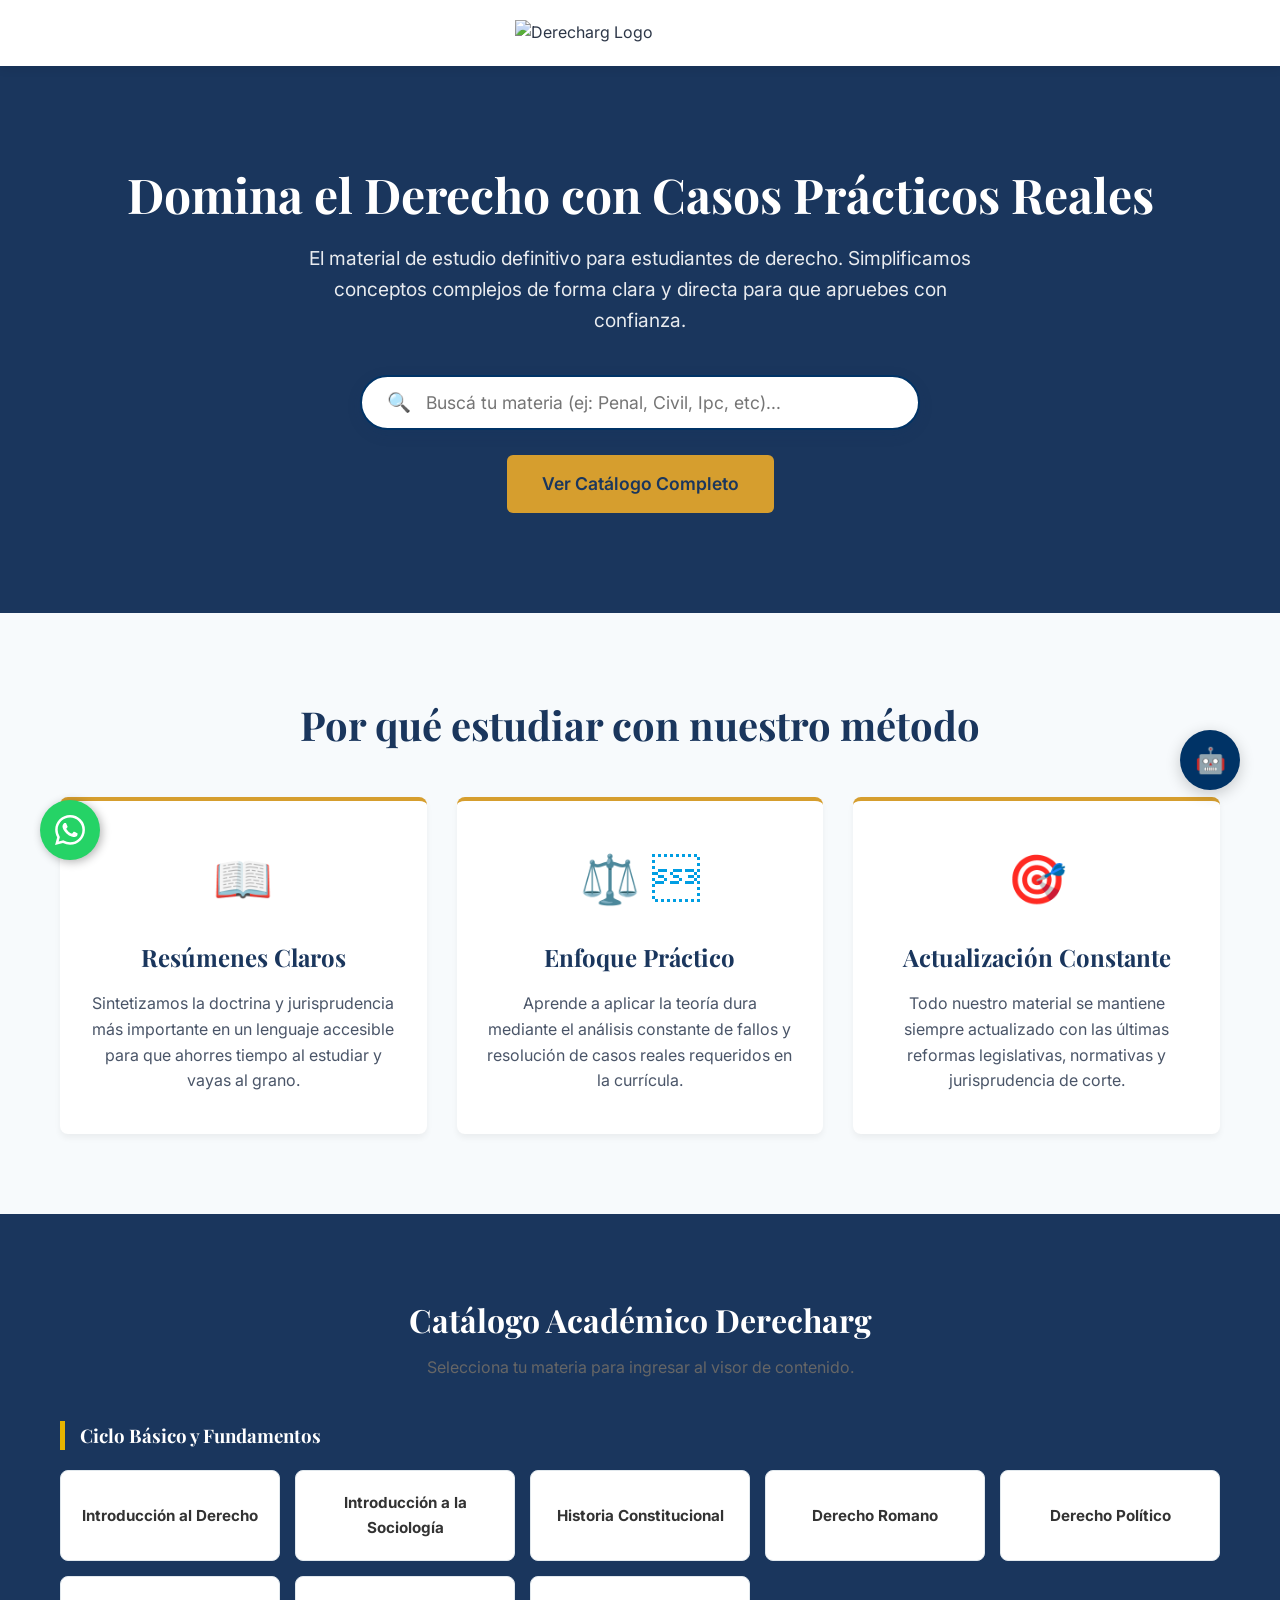
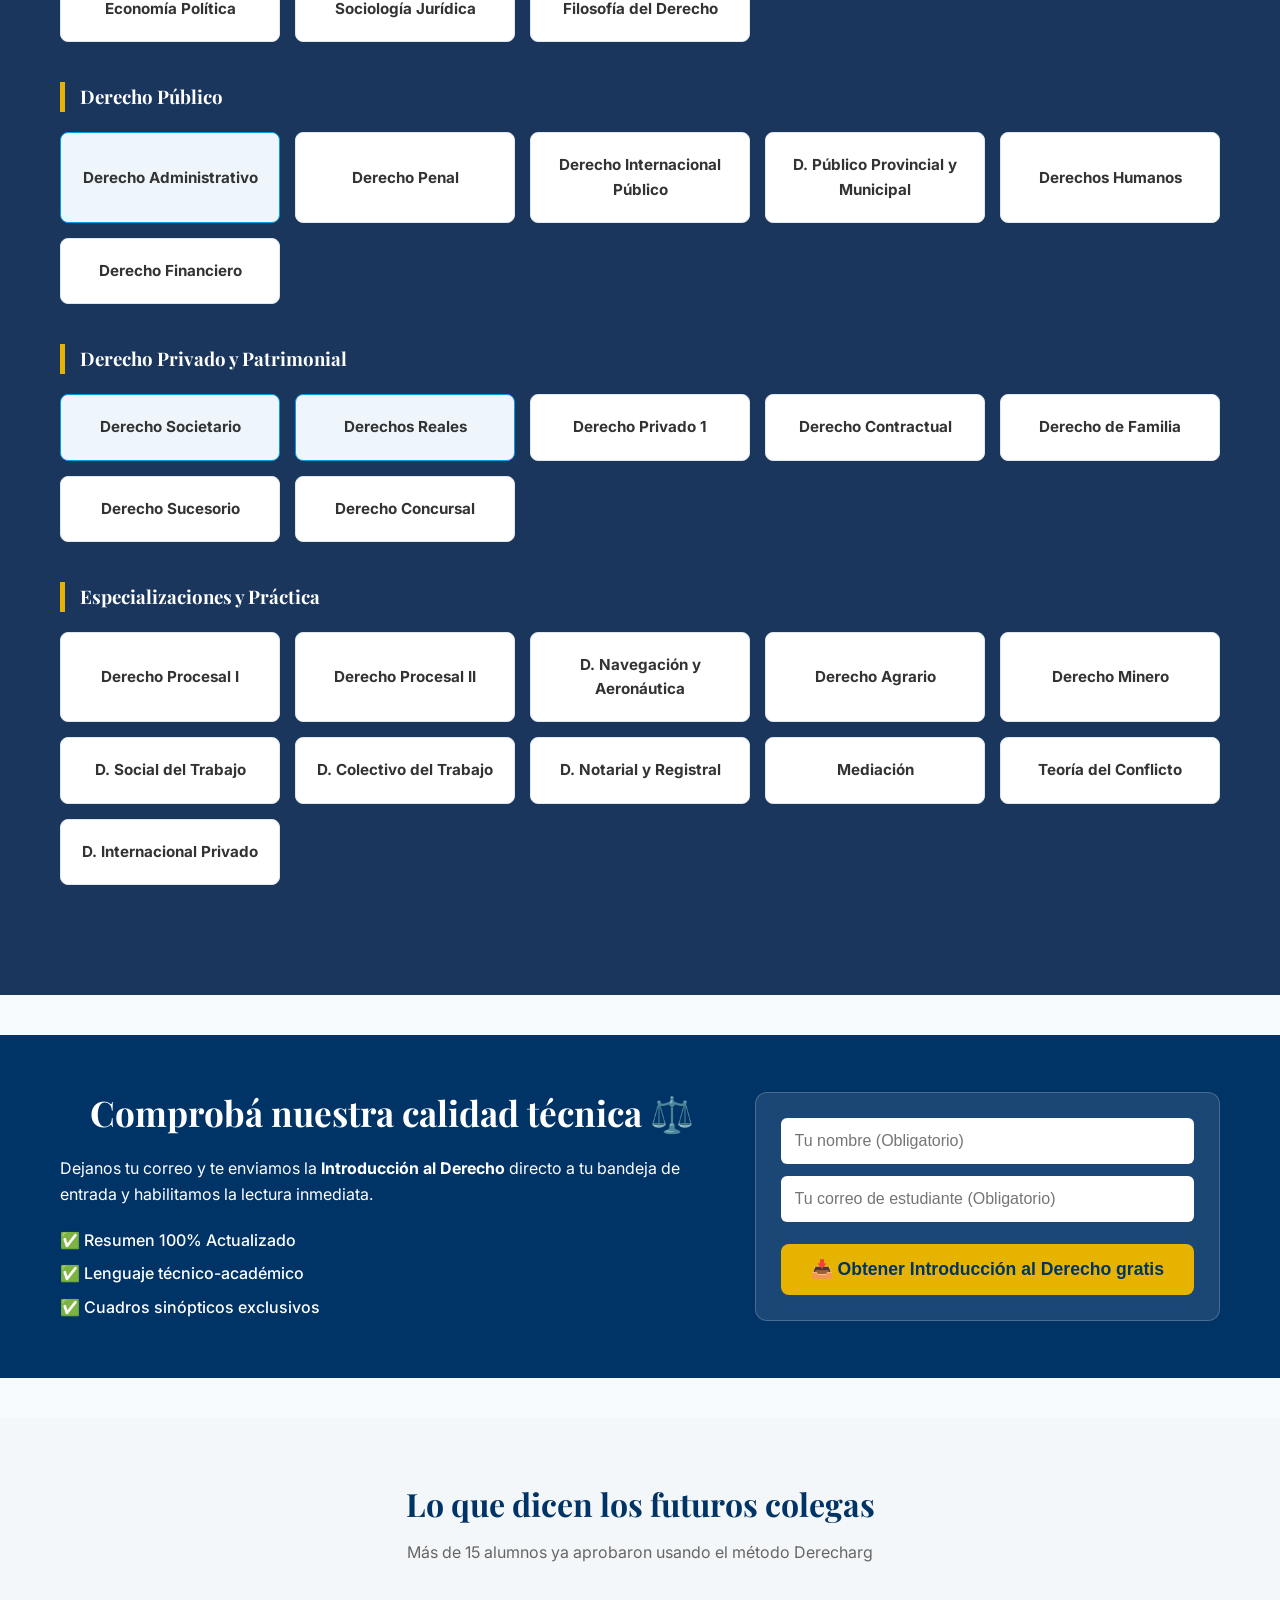
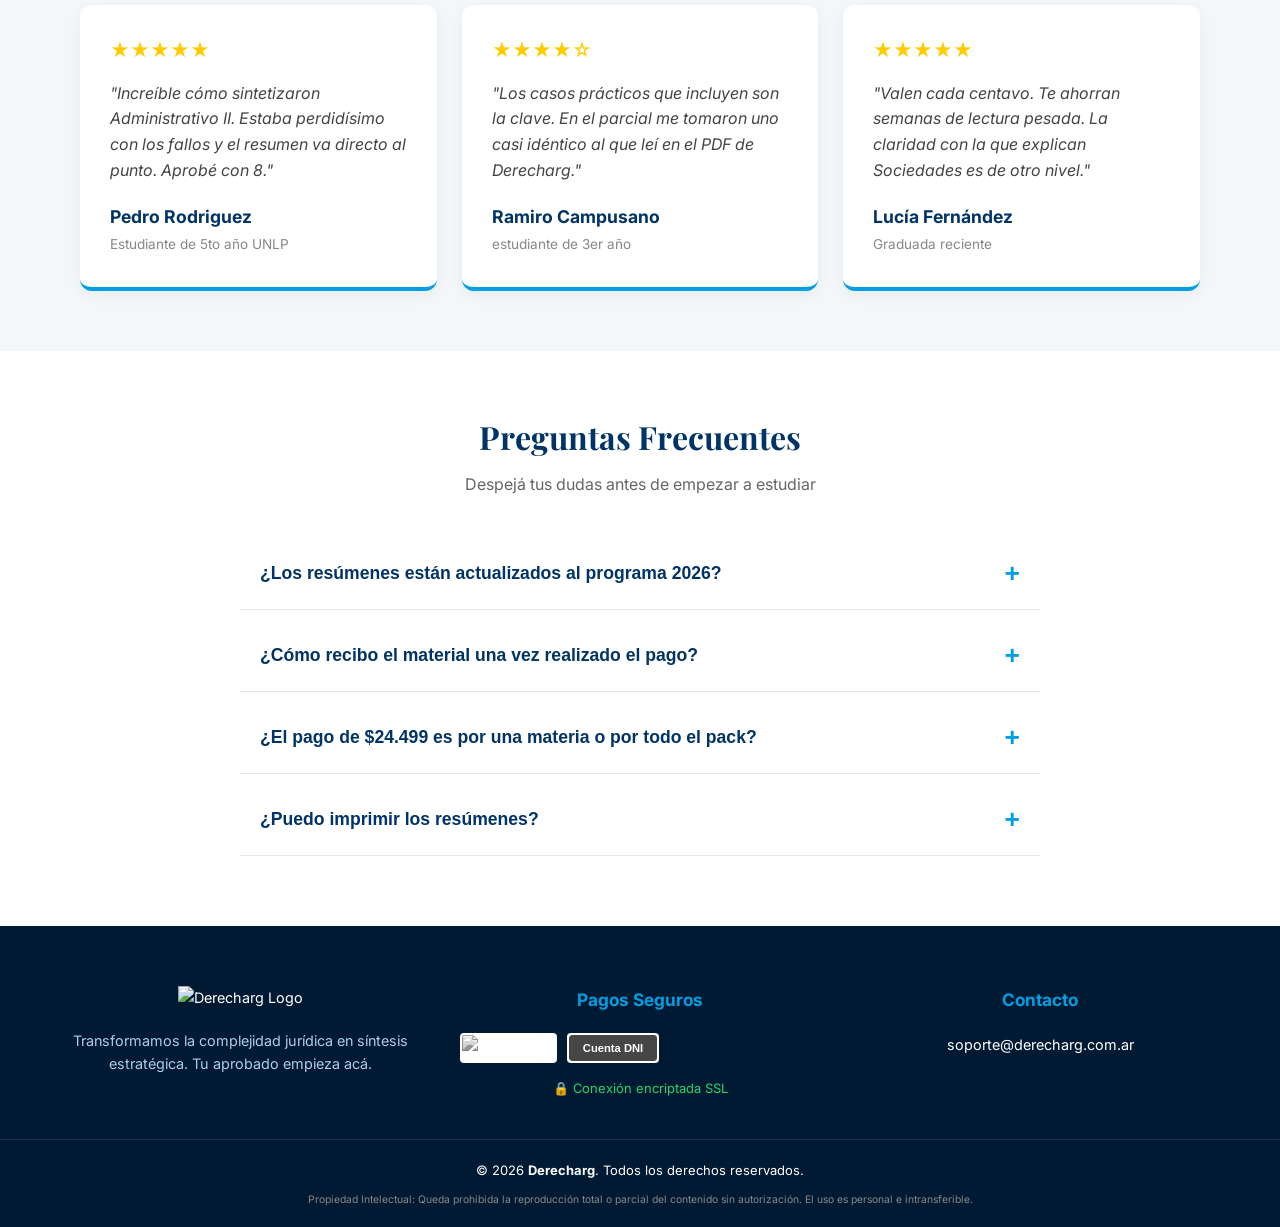
==== index.html @ 092aa550 "style: apply new CSS classes to the hero search bar" ====
﻿<!DOCTYPE html>
<html lang="es">

<head>
    <meta charset="UTF-8">
    <meta name="viewport" content="width=device-width, initial-scale=1.0">
    <title>Derecharg - Academia de Derecho Estratégica</title>
    <meta name="description"
        content="Recursos y contenido para estudiantes de derecho. Domina el Derecho Administrativo, Societario y Reales con Derecharg.">
    <link rel="stylesheet" href="style.css">
    <link
        href="https://fonts.googleapis.com/css2?family=Playfair+Display:wght@600&family=Inter:wght@400;500;600&display=swap"
        rel="stylesheet">
    <style>
        /* Estilos adicionales para el sistema de puntos y login */
        .auth-nav {
            position: absolute;
            top: 20px;
            right: 20px;
            z-index: 100;
        }

        .user-badge {
            background: #003366;
            color: white;
            padding: 10px 20px;
            border-radius: 50px;
            cursor: pointer;
            display: flex;
            align-items: center;
            gap: 10px;
            font-size: 0.9em;
            border: 1px solid rgba(255, 255, 255, 0.2);
        }

        .points-pill {
            background: #e6b400;
            color: #333;
            padding: 2px 10px;
            border-radius: 20px;
            font-weight: bold;
        }

        .auth-box form {
            display: flex;
            flex-direction: column;
            gap: 15px;
            margin-top: 20px;
        }

        .auth-box input {
            padding: 12px;
            border: 1px solid #ddd;
            border-radius: 5px;
            font-family: 'Inter', sans-serif;
        }
    </style>
    <!-- Google tag (gtag.js) -->
    <script async src="https://www.googletagmanager.com/gtag/js?id=G-XXXXXXXXXX"></script>
    <script>
        window.dataLayer = window.dataLayer || [];
        function gtag() { dataLayer.push(arguments); }
        gtag('js', new Date());

        gtag('config', 'G-XXXXXXXXXX');
    </script>

    <!-- Custom Tracking Events -->
    <script>
        function trackSubjectView(subjectName) {
            gtag('event', 'view_subject_detail', {
                'event_category': 'Engagement',
                'event_label': subjectName,
                'value': 1
            });
            console.log("Analytics: Viendo materia " + subjectName);
        }

        function trackPurchaseAttempt(method, subject) {
            gtag('event', 'begin_checkout', {
                'event_category': 'Sales',
                'event_label': subject,
                'payment_type': method
            });
        }
    </script>
</head>

<body>
    <div class="auth-nav">
        <div id="logged-out-nav"><button onclick="abrirModalAuth()" class="user-badge"
                style="background: rgba(255,255,255,0.1);">Ingresar / Registro</button></div>
        <div id="logged-in-nav" style="display: none;">
            <div class="user-badge" onclick="abrirModalAuth()"><span
                    id="user-email-display">usuario@estudiante.com</span><span class="points-pill"><span
                        id="user-points-display">50</span>⚖️ </span></div>
        </div>
    </div>
    <nav class="navbar-derecharg"><img src="logo_derecharg.png" alt="Derecharg Logo" class="logo-nav"></nav>
    <header class="hero">
        <div class="container">
            <h1>Domina el Derecho con Casos Prácticos Reales</h1>
            <p>El material de estudio definitivo para estudiantes de derecho. Simplificamos conceptos complejos de forma
                clara y directa para que apruebes con confianza.</p>

            <!-- Buscador de Materias en el Hero -->
            <div class="search-container" style="margin-top: 25px; margin-bottom: 25px; position: relative;">
                <div class="search-box" style="position: relative;">
                    <span class="search-icon">🔍</span>
                    <input type="text" id="materiaSearch" onkeyup="filtrarMaterias()"
                        placeholder="Buscá tu materia (ej: Penal, Civil, Ipc, etc)..." autocomplete="off">
                    <ul id="search-results" class="search-results-dropdown"></ul>
                </div>
                <p id="no-results" style="display:none; text-align:center; color:#888; margin-top:20px;">No encontramos
                    esa materia, pero escribinos por WhatsApp y la conseguimos. ⚖️</p>
            </div>

            <a href="#" onclick="event.preventDefault(); document.getElementById('materiaSearch').focus();"
                class="cta-button">Ver Catálogo Completo</a>
        </div>
    </header>
    <section class="benefits">
        <div class="container">
            <h2>Por qué estudiar con nuestro método</h2>
            <div class="grid-3">
                <div class="card">
                    <div class="icon">📖</div>
                    <h3>Resúmenes Claros</h3>
                    <p>Sintetizamos la doctrina y jurisprudencia más importante en un lenguaje accesible para que
                        ahorres tiempo al estudiar y vayas al grano.</p>
                </div>
                <div class="card">
                    <div class="icon">⚖️ </div>
                    <h3>Enfoque Práctico</h3>
                    <p>Aprende a aplicar la teoría dura mediante el análisis constante de fallos y resolución de
                        casos
                        reales requeridos en la currícula.</p>
                </div>
                <div class="card">
                    <div class="icon">🎯</div>
                    <h3>Actualización Constante</h3>
                    <p>Todo nuestro material se mantiene siempre actualizado con las últimas reformas legislativas,
                        normativas y jurisprudencia de corte.</p>
                </div>
            </div>
        </div>
    </section>
    <section id="materias" class="subjects">
        <div class="container">
            <h2 class="titulo-seccion">Catálogo Académico Derecharg</h2>
            <p class="subtitulo-seccion">Selecciona tu materia para ingresar al visor de contenido.</p>

            <h3 class="categoria-titulo">Ciclo Básico y Fundamentos</h3>
            <div class="grid-materias">
                <div class="card-materia"
                    onclick="abrirVisorEstudio('Introducción al Derecho', '1BrXUDjKw05-pWLOIGJdmb3eGBgxX8hy4', '')">
                    <h3>Introducción al Derecho</h3>
                </div>
                <div class="card-materia" onclick="abrirVisorEstudio('Introducción a la Sociología', '', '')">
                    <h3>Introducción a la Sociología</h3>
                </div>
                <div class="card-materia"
                    onclick="abrirVisorEstudio('Historia Constitucional', '1Xd0J_ELdzzdv5sJmJjy4i8Ia996eKhmh', '')">
                    <h3>Historia Constitucional</h3>
                </div>
                <div class="card-materia"
                    onclick="abrirVisorEstudio('Derecho Romano', '1VFPOCS_ckmhvN45GgQ-w29OAlgzxUJCh', '')">
                    <h3>Derecho Romano</h3>
                </div>
                <div class="card-materia"
                    onclick="abrirVisorEstudio('Derecho Político', '1EkrJSLA3ZOJo4ayo0KzVqX0J-a1rMFSm', '')">
                    <h3>Derecho Político</h3>
                </div>
                <div class="card-materia" onclick="abrirVisorEstudio('Economía Política', '', '')">
                    <h3>Economía Política</h3>
                </div>
                <div class="card-materia" onclick="abrirVisorEstudio('Sociología Jurídica', '', '')">
                    <h3>Sociología Jurídica</h3>
                </div>
                <div class="card-materia" onclick="abrirVisorEstudio('Filosofía del Derecho', '', '')">
                    <h3>Filosofía del Derecho</h3>
                </div>
            </div>
            <h3 class="categoria-titulo">Derecho Público</h3>
            <div class="grid-materias">
                <div class="card-materia destacado"
                    onclick="abrirVisorEstudio('Derecho Administrativo', '1evcLJVfJ64vVYdd4tpNJ2R_bb6cwR2-B', ''); trackSubjectView('Derecho Administrativo')">
                    <h3>Derecho Administrativo</h3>
                </div>
                <div class="card-materia" onclick="window.open('https://mpago.la/2dik636', '_blank')">
                    <h3>Derecho Penal</h3>
                </div>
                <div class="card-materia" onclick="abrirVisorEstudio('Derecho Internacional Público', '', '')">
                    <h3>Derecho Internacional Público</h3>
                </div>
                <div class="card-materia" onclick="abrirVisorEstudio('Derecho Público Provincial y Municipal', '', '')">
                    <h3>D. Público Provincial y Municipal</h3>
                </div>
                <div class="card-materia" onclick="abrirVisorEstudio('Derechos Humanos', '', '')">
                    <h3>Derechos Humanos</h3>
                </div>
                <div class="card-materia" onclick="abrirVisorEstudio('Derecho Financiero', '', '')">
                    <h3>Derecho Financiero</h3>
                </div>
            </div>
            <h3 class="categoria-titulo">Derecho Privado y Patrimonial</h3>
            <div class="grid-materias">
                <div class="card-materia destacado" onclick="abrirModalInfoSocietario()">
                    <h3>Derecho Societario</h3>
                </div>
                <div class="card-materia destacado" onclick="abrirModalInfoReales()">
                    <h3>Derechos Reales</h3>
                </div>
                <div class="card-materia" onclick="abrirVisorEstudio('Derecho Privado 1', '', '')">
                    <h3>Derecho Privado 1</h3>
                </div>
                <div class="card-materia" onclick="abrirVisorEstudio('Derecho Contractual', '', '')">
                    <h3>Derecho Contractual</h3>
                </div>
                <div class="card-materia" onclick="abrirVisorEstudio('Derecho de Familia', '', '')">
                    <h3>Derecho de Familia</h3>
                </div>
                <div class="card-materia" onclick="abrirVisorEstudio('Derecho Sucesorio', '', '')">
                    <h3>Derecho Sucesorio</h3>
                </div>
                <div class="card-materia" onclick="abrirVisorEstudio('Derecho Concursal', '', '')">
                    <h3>Derecho Concursal</h3>
                </div>
            </div>
            <h3 class="categoria-titulo">Especializaciones y Práctica</h3>
            <div class="grid-materias">
                <div class="card-materia" onclick="abrirVisorEstudio('Derecho Procesal 1', '', '')">
                    <h3>Derecho Procesal I</h3>
                </div>
                <div class="card-materia" onclick="abrirVisorEstudio('Derecho Procesal 2', '', '')">
                    <h3>Derecho Procesal II</h3>
                </div>
                <div class="card-materia" onclick="abrirVisorEstudio('Derecho de la Navegación y Aeronáutica', '', '')">
                    <h3>D. Navegación y Aeronáutica</h3>
                </div>
                <div class="card-materia" onclick="abrirVisorEstudio('Derecho Agrario', '', '')">
                    <h3>Derecho Agrario</h3>
                </div>
                <div class="card-materia" onclick="abrirVisorEstudio('Derecho Minero', '', '')">
                    <h3>Derecho Minero</h3>
                </div>
                <div class="card-materia" onclick="abrirVisorEstudio('Derecho Social del Trabajo', '', '')">
                    <h3>D. Social del Trabajo</h3>
                </div>
                <div class="card-materia" onclick="abrirVisorEstudio('Derecho Colectivo del Trabajo', '', '')">
                    <h3>D. Colectivo del Trabajo</h3>
                </div>
                <div class="card-materia" onclick="abrirVisorEstudio('Derecho Notarial y Registral', '', '')">
                    <h3>D. Notarial y Registral</h3>
                </div>
                <div class="card-materia" onclick="abrirVisorEstudio('Mediación', '', '')">
                    <h3>Mediación</h3>
                </div>
                <div class="card-materia" onclick="abrirVisorEstudio('Teoría del Conflicto', '', '')">
                    <h3>Teoría del Conflicto</h3>
                </div>
                <div class="card-materia" onclick="abrirVisorEstudio('Derecho Internacional Privado', '', '')">
                    <h3>D. Internacional Privado</h3>
                </div>
            </div>
        </div>
    </section>
    <section class="lead-magnet" id="descarga-gratis">
        <div class="container magnet-container">
            <div class="magnet-text">
                <h2 style="color: white !important;">Comprobá nuestra calidad técnica ⚖️ </h2>
                <p>Dejanos tu correo y te enviamos la <strong>Introducción al Derecho</strong> directo a tu bandeja de
                    entrada y habilitamos la lectura inmediata.</p>

                <ul class="magnet-features">
                    <li>✅ Resumen 100% Actualizado</li>
                    <li>✅ Lenguaje técnico-académico</li>
                    <li>✅ Cuadros sinópticos exclusivos</li>
                </ul>
            </div>

            <div class="magnet-action">
                <form id="lead-form" class="pro-form" novalidate>
                    <input type="text" id="lead-name" placeholder="Tu nombre (Obligatorio)" required>
                    <span id="name-error" class="error-message" style="display:none;">Por favor, ingresá tu
                        nombre</span>

                    <input type="email" id="lead-email" placeholder="Tu correo de estudiante (Obligatorio)" required>
                    <span id="email-error" class="error-message" style="display:none;">Ingresá un correo válido (ej:
                        nombre@mail.com)</span>

                    <button type="submit" class="btn-magnet" id="btn-submit-lead">
                        <span class="btn-text">📥 Obtener Introducción al Derecho gratis</span>
                        <div class="spinner" id="loader-spinner" style="display:none;"></div>
                    </button>
                </form>
            </div>
        </div>
    </section>
    <section class="testimonios">
        <div class="container">
            <h2 class="titulo-seccion">Lo que dicen los futuros colegas</h2>
            <p class="subtitulo-seccion">Más de 15 alumnos ya aprobaron usando el método Derecharg</p>
            <div class="testimonios-grid">
                <div class="testimonio-card">
                    <div class="stars">★★★★★</div>
                    <p class="comentario">"Increíble cómo sintetizaron Administrativo II. Estaba perdidísimo con los
                        fallos y el resumen va directo al punto. Aprobé con 8."</p>
                    <div class="usuario">
                        <div class="user-info"><strong>Pedro Rodriguez</strong><span>Estudiante de 5to año UNLP</span>
                        </div>
                    </div>
                </div>
                <div class="testimonio-card">
                    <div class="stars">★★★★☆</div>
                    <p class="comentario">"Los casos prácticos que incluyen son la clave. En el parcial me tomaron uno
                        casi idéntico al que leí en el PDF de Derecharg."</p>
                    <div class="usuario">
                        <div class="user-info"><strong>Ramiro Campusano</strong><span>estudiante de 3er año</span>
                        </div>
                    </div>
                </div>
                <div class="testimonio-card">
                    <div class="stars">★★★★★</div>
                    <p class="comentario">"Valen cada centavo. Te ahorran semanas de lectura pesada. La claridad con la
                        que explican Sociedades es de otro nivel."</p>
                    <div class="usuario">
                        <div class="user-info"><strong>Lucía Fernández</strong><span>Graduada reciente</span></div>
                    </div>
                </div>
            </div>
        </div>
    </section>
    <section class="faq-section">
        <div class="container">
            <h2 class="titulo-seccion">Preguntas Frecuentes</h2>
            <p class="subtitulo-seccion">Despejá tus dudas antes de empezar a estudiar</p>
            <div class="accordion">
                <div class="accordion-item"><button class="accordion-header" onclick="toggleAccordion(this)">¿Los
                        resúmenes están actualizados al programa 2026? <span class="icon">+</span></button>
                    <div class="accordion-content">
                        <p>Sí, todos nuestros materiales se revisan y actualizan cuatrimestralmente incluyendo los
                            últimos fallos relevantes.</p>
                    </div>
                </div>
                <div class="accordion-item"><button class="accordion-header" onclick="toggleAccordion(this)">¿Cómo
                        recibo el material una vez realizado el pago? <span class="icon">+</span></button>
                    <div class="accordion-content">
                        <p>El acceso es inmediato. Si pagas con Mercado Pago, el sistema te redirige a la carpeta de
                            Google Drive. Si transfieres, una vez que nos envías el comprobante por WhatsApp, te
                            habilitamos el acceso en menos de 10 minutos.</p>
                    </div>
                </div>
                <div class="accordion-item"><button class="accordion-header" onclick="toggleAccordion(this)">¿El pago
                        de
                        $24.499 es por una materia o por todo el pack? <span class="icon">+</span></button>
                    <div class="accordion-content">
                        <p>El precio promocional actual cubre el **Pack Completo** de materias del año seleccionado,
                            incluyendo resúmenes, guías de casos prácticos y modelos de exámenes.</p>
                    </div>
                </div>
                <div class="accordion-item"><button class="accordion-header" onclick="toggleAccordion(this)">¿Puedo
                        imprimir los resúmenes? <span class="icon">+</span></button>
                    <div class="accordion-content">
                        <p>Â¡Claro ! Los archivos están en formato PDF de alta calidad, optimizados tanto para lectura
                            digital como para impresión, con márgenes adecuados para encuadernar.</p>
                    </div>
                </div>
            </div>
        </div>
    </section>
    <footer class="footer-derecharg">
        <div class="container footer-grid">
            <div class="footer-column"><img src="logo_derecharg.png" alt="Derecharg Logo" class="logo-footer">
                <p class="footer-desc">Transformamos la complejidad jurídica en síntesis estratégica. Tu aprobado
                    empieza acá.</p>
            </div>
            <div class="footer-column">
                <h4>Pagos Seguros</h4>
                <div class="payment-methods"><img
                        src="https://upload.wikimedia.org/wikipedia/commons/thumb/2/2a/Mastercard-logo.svg/320px-Mastercard-logo.svg.png"
                        alt="Mastercard"><img
                        src="[data-uri]"
                        alt="Cuenta DNI"></div>
                <p class="secure-text">🔒 Conexión encriptada SSL</p>
            </div>
            <div class="footer-column">
                <h4>Contacto</h4><a href="mailto:soporte@derecharg.com.ar"
                    class="footer-link">soporte@derecharg.com.ar</a>
            </div>
        </div>
        <div class="footer-bottom">
            <div class="container">
                <p>&copy; 2026 <strong>Derecharg</strong>. Todos los derechos reservados.</p>
                <p class="disclaimer">Propiedad Intelectual: Queda prohibida la reproducción total o parcial del
                    contenido sin autorización. El uso es personal e intransferible.</p>
            </div>
        </div>
    </footer><a
        href="https://wa.me/54911XXXXXXXX?text=%C2%A1Hola%20Lautaro!%20Tengo%20una%20duda%20sobre%20los%20res%C3%BAmenes%20de%20Derecharg."
        class="whatsapp-float" target="_blank"><svg viewBox="0 0 24 24" width="30" height="30">
            <path fill="currentColor"
                d="M17.472 14.382c-.297-.149-1.758-.867-2.03-.967-.273-.099-.471-.148-.67.15-.197.297-.767.966-.94 1.164-.173.199-.347.223-.644.075-.297-.15-1.255-.463-2.39-1.475-.883-.788-1.48-1.761-1.653-2.059-.173-.297-.018-.458.13-.606.134-.133.298-.347.446-.52.149-.174.198-.298.298-.497.099-.198.05-.371-.025-.52-.075-.149-.669-1.612-.916-2.207-.242-.579-.487-.5-.669-.51a12.8 12.8 0 0 0-.57-.01c-.198 0-.52.074-.792.372-.272.297-1.04 1.016-1.04 2.479 0 1.462 1.065 2.875 1.213 3.074.149.198 2.096 3.2 5.077 4.487.709.306 1.262.489 1.694.625.712.227 1.36.195 1.871.118.571-.085 1.758-.719 2.006-1.413.248-.694.248-1.289.173-1.413-.074-.124-.272-.198-.57-.347m-5.421 7.403h-.004a9.87 9.87 0 0 1-5.031-1.378l-.361-.214-3.741.982.998-3.648-.235-.374a9.86 9.86 0 0 1-1.51-5.26c.001-5.45 4.436-9.884 9.888-9.884 2.64 0 5.122 1.03 6.988 2.898a9.82 9.82 0 0 1 2.893 6.994c-.003 5.45-4.437 9.884-9.885 9.884m8.413-18.297A11.81 11.81 0 0 0 12.05 0C5.495 0 .16 5.335.157 11.892c0 2.096.547 4.142 1.588 5.945L.057 24l6.305-1.654a11.88 11.88 0 0 0 5.683 1.448h.005c6.554 0 11.89-5.335 11.893-11.893a11.82 11.82 0 0 0-3.48-8.413Z" />
        </svg></a>

    <!-- Modal para Google Drive -->
    <div id="modal-drive" class="modal-overlay">
        <div class="modal-contenedor"><span class="cerrar-modal" onclick="cerrarModalDrive()">&times;
            </span><iframe id="iframe-drive" src="" width="100%" height="500" frameborder="0" allowfullscreen></iframe>
        </div>
    </div>
    <!-- Modal Info de Materia -->
    <div id="modal-info" class="modal-overlay">
        <div class="modal-contenedor modal-info-content"><span class="cerrar-modal" onclick="cerrarModalInfo()">&times;
            </span>
            <div class="card-derecho">
                <h3 style="color: white;">⚖️  Guía de Cursada: Derecho Administrativo | Derecharg</h3>
                <div class="content-derecharg scrollable-content">
                    <p class="intro-derecharg">Â¡Bienvenido a Derecharg ! Has dado el paso más eficiente para
                        dominar una de las materias más complejas de la carrera. El Derecho Administrativo
                        no es solo teoría;
                        es entender cómo funciona el Estado y cómo defender al administrado. Aquí no
                        estudiamos para "zafar",
                        estudiamos para entender la técnica jurídica.</p>
                    <div class="section-derecharg">
                        <h4>1. ¿Por qué elegir este curso?</h4>
                        <p>El programa de Derecho Administrativo suele ser inabarcable y la bibliografía
                            clásica (Cassagne, Balbín, Diez) es extremadamente extensa. Derecharg nace de la
                            necesidad de síntesis estratégica.</p>
                        <ul>
                            <li><strong>Enfoque en el CCCN y Ley 19.549:</strong>Olvidate de apuntes
                                desactualizados. Nuestros materiales integran las últimas reformas y la
                                jurisprudencia reciente de la CSJN.</li>
                            <li><strong>Optimización del Tiempo:</strong>Reducimos las 800 páginas de manual
                                en resúmenes técnicos de alta densidad informativa. Lo que tardarías un mes
                                en leer,
                                lo procesás en una semana.</li>
                            <li><strong>Lenguaje de Examen:</strong>El contenido está redactado con la
                                terminología técnica que los titulares de cátedra exigen en los finales.
                            </li>
                        </ul>
                    </div>
                    <div class="section-derecharg">
                        <h4>2. ¿Qué es lo que vas a aprender?</h4>
                        <p>El curso está estructurado para que domines los ejes troncales de la materia:</p>
                        <ul>
                            <li><strong>Teoría del Acto Administrativo:</strong>Elementos,
                                vicios y nulidades (la base de todo examen).</li>
                            <li><strong>Procedimiento y Proceso:</strong>Agotar la vía administrativa,
                                plazos de caducidad y recursos.</li>
                            <li><strong>Responsabilidad del Estado:</strong>Análisis profundo de la Ley
                                26.944 y la falta de servicio.</li>
                            <li><strong>Contratos Administrativos:</strong>Licitación pública,
                                ejecución y prerrogativas de poder público (Ius Variandi).</li>
                            <li><strong>Servicios Públicos y Dominio Público:</strong>Régimen jurídico y
                                protección de bienes del Estado.</li>
                        </ul>
                    </div>
                    <div class="section-derecharg">
                        <h4>3. ¿Qué incluye y Formas de Pago?</h4>
                        <p>El pack completo de la materia incluye:</p>
                        <ul>
                            <li><strong>Resúmenes Técnicos:</strong>Documentos PDF por unidad temática,
                                optimizados para lectura rápida.</li>
                            <li><strong>Cuadros de Plazos Procesales:</strong>Una guía visual para no fallar
                                en los tiempos del procedimiento administrativo.</li>
                            <li><strong>Actualizaciones Mensuales:</strong>Como el derecho nunca termina,
                                si sale un fallo relevante (ej. en materia de empleo público o contratos),
                                lo subimos a la carpeta sin costo adicional.</li>
                        </ul>
                    </div>
                    <div class="payment-container">
                        <div class="price-tag"><span class="label">Inversión Total:</span><span
                                class="amount">$24.499</span></div>
                        <div class="payment-options"><a href="https://mpago.la/1CubSAX" target="_blank"
                                class="btn-checkout mp-brand"
                                onclick="registrarIntentoPago('Mercado Pago'); trackPurchaseAttempt('Mercado Pago', 'Administrativo'); setTimeout(() => window.location.href='gracias.html', 3000);">Comprar
                                Apuntes </a>
                            <p class="divider">o también</p><button class="btn-checkout transfer-brand"
                                onclick="mostrarDatosTransferencia()">Transferencia Bancaria </button>
                        </div>
                        <p class="secure-notice">🔒 Pago procesado de forma segura por Mercado Pago</p>
                    </div>
                </div>
                <div class="action-footer"><a href="#"
                        onclick="abrirModalDrive('1tk7AZsQe4WxcV4TOkT8seAKawHTsw9qt'); return false;"
                        class="btn-derecharg">Ver Previsualización del Contenido</a></div>
            </div>
        </div>
    </div>
    <!-- Modal Info de Materia: Societario -->
    <div id="modal-info-societario" class="modal-overlay">
        <div class="modal-contenedor modal-info-content"><span class="cerrar-modal"
                onclick="cerrarModalInfoSocietario()">&times;
            </span>
            <div class="card-derecho">
                <h3 style="color: white;">🏢 Guía de Cursada: Derecho Societario | Derecharg</h3>
                <div class="content-derecharg scrollable-content">
                    <p class="intro-derecharg">¡Bienvenido a Derecharg ! Has ingresado al núcleo del
                        derecho patrimonial. Derecho Societario no es solo estudiar tipos de empresas;
                        es entender la estructura jurídica que mueve la economía. En esta materia,
                        la precisión técnica es la diferencia entre una inscripción exitosa y un rechazo
                        registral.</p>
                    <div class="section-derecharg">
                        <h4>1. ¿Por qué elegir este curso?</h4>
                        <p>Derecho Societario suele ser una materia "filtro" debido a la densidad de la
                            Ley 19.550 y las resoluciones de organismos como la IGJ o la DPPJ. En
                            Derecharg eliminamos el ruido:</p>
                        <ul>
                            <li><strong>Enfoque en la Ley 19.550 y Reformas:</strong>Analizamos desde la
                                clásica SA hasta la dinámica de las SAS,
                                incluyendo las últimas posturas doctrinarias sobre la personalidad
                                jurídica.</li>
                            <li><strong>Síntesis Registral:</strong>No solo te damos la teoría;
                                te explicamos qué es lo que realmente importa para aprobar el examen y
                                para la práctica profesional (inscripciones, edictos y asambleas).</li>
                            <li><strong>Terminología de Alta Gama:</strong>Preparamos tu léxico para que
                                hables con propiedad sobre affectio societatis,
                                tipicidad,
                                inoponibilidad de la personalidad y responsabilidad de los
                                administradores.</li>
                        </ul>
                    </div>
                    <div class="section-derecharg">
                        <h4>2. ¿Qué es lo que vas a aprender?</h4>
                        <p>El curso está diseñado para que domines los pilares que todo abogado
                            comercial debe conocer: </p>
                        <ul>
                            <li><strong>Teoría General de las Sociedades:</strong>Elementos del contrato
                                social,
                                nulidades y la sociedad unipersonal.</li>
                            <li><strong>Tipicidad Societaria:</strong>Diferencias críticas entre SRL y
                                SA (órganos de gobierno, administración y fiscalización).</li>
                            <li><strong>Dinámica Societaria:</strong>Aumentos de capital,
                                transferencia de cuotas y el régimen de asambleas.</li>
                            <li><strong>Crisis y Reorganización:</strong>Transformación,
                                fusión,
                                escisión y el proceso de disolución y liquidación.</li>
                            <li><strong>Sociedades Extranjeras y del Estado:</strong>Marco legal y
                                actuación en territorio nacional.</li>
                        </ul>
                    </div>
                    <div class="section-derecharg">
                        <h4>3. ¿Qué incluye y Formas de Pago?</h4>
                        <p>El pack estratégico de Societario incluye:</p>
                        <ul>
                            <li><strong>Resúmenes Ejecutivos:</strong>La Ley 19.550 procesada unidad por
                                unidad para una comprensión veloz.</li>
                            <li><strong>Modelos de Estatutos:</strong>Documentos base para que veas cómo
                                la teoría se plasma en la realidad contractual.</li>
                            <li><strong>Actualizaciones Mensuales:</strong>Como el derecho es una
                                ciencia viva,
                                incluimos cualquier reforma normativa o fallo relevante de la Cámara
                                Comercial de forma inmediata.</li>
                        </ul>
                    </div>
                    <div class="payment-section">
                        <h4>Inversión y Formas de Pago</h4>
                        <p>Buscamos que el estudiante de Argentina tenga acceso a material de élite sin
                            complicaciones: </p>
                        <div class="payment-container">
                            <div class="price-tag"><span class="label">Inversión Total:</span><span
                                    class="amount">$24.499</span></div>
                            <div class="payment-options"><a href="https://mpago.la/1CubSAX" target="_blank"
                                    class="btn-checkout mp-brand"
                                    onclick="registrarIntentoPago('Mercado Pago'); setTimeout(() => window.location.href='gracias.html', 3000);">Comprar
                                    Apuntes </a>
                                <p class="divider">o también</p><button class="btn-checkout transfer-brand"
                                    onclick="mostrarDatosTransferencia()">Transferencia Bancaria
                                </button>
                            </div>
                            <p class="secure-notice">🔒 Pago procesado de forma segura por Mercado Pago
                            </p>
                        </div>
                    </div>
                </div>
                <div class="action-footer"><a href="#"
                        onclick="abrirModalDrive('AQUI_IRIA_EL_ID_DE_SOCIETARIO'); return false;"
                        class="btn-derecharg">Ver Previsualización del Contenido</a></div>
            </div>
        </div>
    </div>
    <!-- Modal Info de Materia: Derechos Reales -->
    <div id="modal-info-reales" class="modal-overlay">
        <div class="modal-contenedor modal-info-content"><span class="cerrar-modal"
                onclick="cerrarModalInfoReales()">&times;
            </span>
            <div class="card-derecho">
                <h3 style="color: white;">🏠 Guía de Cursada: Derechos Reales | Derecharg</h3>
                <div class="content-derecharg scrollable-content">
                    <p class="intro-derecharg">¡Bienvenido a Derecharg ! Estás por ingresar a la
                        materia más estructural del derecho civil. Derechos Reales no se trata solo
                        de "cosas",
                        sino del poder jurídico que las personas ejercen sobre ellas. En esta
                        cátedra,
                        la clave no es memorizar,
                        sino entender el Orden Público que rige cada relación.</p>
                    <div class="section-derecharg">
                        <h4>1. ¿Por qué elegir este curso?</h4>
                        <p>Derechos Reales es una materia de conceptos abstractos y estructuras
                            rígidas (Numerus Clausus). Estudiar de manuales de 1000 páginas sin guía
                            es el camino más directo a la confusión. En Derecharg te ofrecemos:</p>
                        <ul>
                            <li><strong>Eje en el CCCN:</strong>Todo el material está estrictamente
                                ajustado al Código vigente,
                                eliminando teorías obsoletas del viejo Código de Vélez que ya no se
                                toman.</li>
                            <li><strong>Claridad en Título y Modo:</strong>Desglosamos la teoría de
                                la adquisición de manera que puedas explicarla en un final sin
                                titubear.</li>
                            <li><strong>Enfoque en la Publicidad Registral:</strong>Te explicamos
                                cómo funciona la Ley 17.801 en la práctica,
                                algo que los libros suelen complicar innecesariamente.</li>
                        </ul>
                    </div>
                    <div class="section-derecharg">
                        <h4>2. ¿Qué es lo que vas a aprender?</h4>
                        <p>El curso te garantiza el dominio de los institutos que definen la
                            materia:</p>
                        <ul>
                            <li><strong>Teoría General:</strong>Diferencia entre derechos reales y
                                personales,
                                el sistema de numerus clausus y la convalidación.</li>
                            <li><strong>Posesión y Tenencia:</strong>Las relaciones de poder,
                                sus defensas (interdictos y acciones posesorias) y la importancia
                                del corpus y el animus.</li>
                            <li><strong>Derecho de Propiedad (Dominio):</strong>Caracteres,
                                límites,
                                modos de adquisición y la Propiedad Horizontal (el eje de la vida
                                urbana actual).</li>
                            <li><strong>Derechos sobre Cosa Ajena:</strong>Usufructo,
                                Uso,
                                Habitación y las Servidumbres.</li>
                            <li><strong>Garantías Reales:</strong>Hipoteca,
                                Prenda y Anticresis bajo la nueva normativa.</li>
                            <li><strong>Acciones Reales:</strong>Reivindicatoria,
                                Confesoria,
                                Negatoria y de Deslinde. </li>
                        </ul>
                    </div>
                    <div class="section-derecharg">
                        <h4>3. ¿Qué incluye y Formas de Pago?</h4>
                        <p>El arsenal de Derechos Reales incluye:</p>
                        <ul>
                            <li><strong>Resúmenes Técnicos de Alta Densidad:</strong>Cada artículo
                                clave del CCCN analizado y sintetizado para que no pierdas tiempo.
                            </li>
                            <li><strong>Guía de Acciones Reales:</strong>Un cuadro comparativo para
                                saber qué acción usar según la lesión al derecho.</li>
                            <li><strong>Actualizaciones Jurisprudenciales:</strong>Como el
                                aprendizaje es constante,
                                subimos fallos recientes sobre usucapión y propiedad horizontal para
                                que tu examen sea de excelencia.</li>
                        </ul>
                    </div>
                    <div class="payment-container">
                        <div class="price-tag"><span class="label">Inversión Total:</span><span
                                class="amount">$24.499</span></div>
                        <div class="payment-options"><a href="https://mpago.la/1CubSAX" target="_blank"
                                class="btn-checkout mp-brand"
                                onclick="registrarIntentoPago('Mercado Pago'); setTimeout(() => window.location.href='gracias.html', 3000);">Comprar
                                Apuntes </a>
                            <p class="divider">o también</p><button class="btn-checkout transfer-brand"
                                onclick="mostrarDatosTransferencia()">Transferencia Bancaria
                            </button>
                        </div>
                        <p class="secure-notice">🔒 Pago procesado de forma segura por Mercado Pago
                        </p>
                    </div>
                </div>
                <div class="action-footer"><a href="#"
                        onclick="abrirVisorEstudio('Derechos Reales', '1QS0DpKMBddHpzd6-kLx_KvQYVHa9Buem'); return false;"
                        class="btn-derecharg">Ver
                        Previsualización del Contenido</a></div>
            </div>
        </div>
    </div>
    <!-- Modal Auth (Ingreso / Registro) -->
    <div id="modal-auth" class="modal-overlay">
        <div class="modal-contenedor auth-box" style="max-width: 400px; padding: 40px; align-items: stretch;"><span
                class="cerrar-modal" onclick="cerrarModalAuth()">&times;
            </span>
            <h3
                style="text-align: center; color: #003366; font-family: 'Playfair Display', serif; margin-bottom: 5px; font-size: 1.5rem;">
                Bienvenido a Derecharg</h3>
            <p style="text-align: center; color: #4a5568; font-size: 0.9em; margin-bottom: 20px;">
                Ingresa para acceder a tus recursos y puntos estratégicos.</p>
            <form
                onsubmit="event.preventDefault(); document.getElementById('logged-out-nav').style.display='none'; document.getElementById('logged-in-nav').style.display='block'; cerrarModalAuth();">
                <input type="email" placeholder="Correo electrónico" required><input type="password"
                    placeholder="Contraseña" required><button type="submit" class="cta-button"
                    style="width: 100%; border: none; font-family: 'Inter', sans-serif; font-size: 1rem; cursor: pointer; margin-top: 10px;">Ingresar
                    / Registrarme</button>
            </form>
        </div>
    </div>
    <!-- Modal de Estudio -->
    <div id="modal-estudio" class="modal-overlay">
        <div class="modal-contenedor dashboard-estudiante"><span class="cerrar-modal" onclick="cerrarEstudio()">&times;
            </span>
            <div class="dashboard-header">
                <h3 id="visor-titulo-materia">Derecho Administrativo: Unidad 1</h3>
                <div class="tabs-estudio">
                    <button class="tab-btn active" onclick="cambiarTab('lectura')">📖 Lectura</button>
                    <button class="tab-btn" onclick="cambiarTab('video')">📥 Video clase Introductoria</button>
                    <a id="btn-descarga-pdf" href="#" target="_blank" class="tab-btn"
                        style="text-decoration: none; background-color: #25D366; color: white;">💾 Descargar PDF</a>
                </div>
            </div>
            <div class="dashboard-body">
                <div id="tab-lectura" class="tab-content active"><iframe id="visor-iframe-pdf" src="" width="100%"
                        height="600px" frameborder="0" allow="autoplay; encrypted-media" allowfullscreen></iframe></div>
                <div id="tab-video" class="tab-content">
                    <div class="video-responsive"><iframe width="560" height="315"
                            src="https://www.youtube.com/embed/ID_DE_TU_VIDEO" frameborder="0" allowfullscreen></iframe>
                    </div>
                    <p class="video-desc" style="padding: 15px; margin: 0; color: #333;">
                        Análisis del fallo "Madorrán" y su impacto en la estabilidad del
                        empleado público.</p>
                </div>
            </div>
        </div>
    </div>
    <script>function cerrarEstudio() {
            document.getElementById('modal-estudio').style.display = 'none';
        }

        function cambiarTab(tabName) {
            var tabs = document.getElementsByClassName('tab-content');

            for (var i = 0; i < tabs.length; i++) {
                tabs[i].classList.remove('active');
            }

            var btns = document.getElementsByClassName('tab-btn');

            for (var i = 0; i < btns.length; i++) {
                btns[i].classList.remove('active');
            }

            document.getElementById('tab-' + tabName).classList.add('active');
            event.currentTarget.classList.add('active');
        }

        function abrirModalAuth() {
            document.getElementById('modal-auth').style.display = "flex";
        }

        function cerrarModalAuth() {
            document.getElementById('modal-auth').style.display = "none";
        }

        function abrirModalInfo() {
            document.getElementById('modal-info').style.display = "flex";
        }

        function cerrarModalInfo() {
            document.getElementById('modal-info').style.display = "none";
        }

        function abrirModalInfoSocietario() {
            document.getElementById('modal-info-societario').style.display = "flex";
        }

        function cerrarModalInfoSocietario() {
            document.getElementById('modal-info-societario').style.display = "none";
        }

        function abrirModalInfoReales() {
            document.getElementById('modal-info-reales').style.display = "flex";
        }

        function cerrarModalInfoReales() {
            document.getElementById('modal-info-reales').style.display = "none";
        }

        function abrirModalDrive(folderId) {
            cerrarModalInfo();
            cerrarModalInfoSocietario();
            cerrarModalInfoReales();
            document.getElementById('iframe-drive').src = "https://drive.google.com/embeddedfolderview?id=" + folderId + "#grid";
            document.getElementById('modal-drive').style.display = "flex";
        }

        function cerrarModalDrive() {
            document.getElementById('modal-drive').style.display = "none";
            document.getElementById('iframe-drive').src = "";
        }

        // Nueva función dinámica para el Visor de Estudio
        function abrirVisorEstudio(materiaNombre, drivePdfId, youtubeVideoId) {
            // Cerramos todos los otros modales activos de ventas
            cerrarModalInfo();
            cerrarModalInfoSocietario();
            cerrarModalInfoReales();

            // Cambiar titulo
            document.getElementById('visor-titulo-materia').innerText = materiaNombre;

            // Elemento botón de descarga
            const btnDescarga = document.getElementById('btn-descarga-pdf');

            // Cargar el PDF de Google Drive usando el endpoint /preview (el más rapido y seguro)
            if (drivePdfId) {
                document.getElementById('visor-iframe-pdf').src = "https://drive.google.com/file/d/" + drivePdfId + "/preview";

                // Configurar el link directo de descarga de Drive
                btnDescarga.href = "https://drive.google.com/uc?export=download&id=" + drivePdfId;
                btnDescarga.style.display = "inline-block";
            } else {
                document.getElementById('visor-iframe-pdf').src = "";
                btnDescarga.href = "#";
                btnDescarga.style.display = "none";
            }

            // Cambiar la tab a lectura por defecto
            cambiarTab('lectura');

            // Hacemos visible el modal de estudio
            document.getElementById('modal-estudio').style.display = "flex";
        }


        /* Funciones extras y modales agregados */
        window.onclick = function (event) {
            var modalDrive = document.getElementById('modal-drive');
            var modalInfo = document.getElementById('modal-info');
            var modalInfoSocietario = document.getElementById('modal-info-societario');
            var modalInfoReales = document.getElementById('modal-info-reales');
            var modalAuth = document.getElementById('modal-auth');

            if (event.target == modalDrive) {
                cerrarModalDrive();
            }

            if (event.target == modalInfo) {
                cerrarModalInfo();
            }

            if (event.target == modalInfoSocietario) {
                cerrarModalInfoSocietario();
            }

            if (event.target == modalInfoReales) {
                cerrarModalInfoReales();
            }

            if (event.target == modalAuth) {
                cerrarModalAuth();
            }

            if (event.target == document.getElementById('modal-transferencia')) {
                cerrarModalTransferencia();
            }

            if (event.target == document.getElementById('modal-estudio')) {
                cerrarEstudio();
            }
        }

        // Funciones de pago y seguimiento
        function registrarIntentoPago(metodo) {
            console.log("El usuario eligió: " + metodo);
            // Aquí se simula la obtención de puntos (si existe la función)
            let elPoints = document.getElementById('user-points-display');

            if (elPoints) {
                let p = parseInt(elPoints.innerText);
                elPoints.innerText = p + 10;
            }
        }

        function mostrarDatosTransferencia() {
            cerrarModalInfo();
            cerrarModalInfoSocietario();
            cerrarModalInfoReales();
            document.getElementById('modal-transferencia').style.display = "flex";
        }

        function cerrarModalTransferencia() {
            document.getElementById('modal-transferencia').style.display = "none";
        }

        function copiarTexto(id) {
            var texto = document.getElementById(id).innerText;

            navigator.clipboard.writeText(texto).then(function () {
                alert("Copiado al portapapeles: " + texto);
            });
        }

        // --- Lógica del Scroll para el Navbar ---
        let lastScrollTop = 0;
        const navbar = document.querySelector('.navbar-derecharg');

        window.addEventListener('scroll', function () {
            let scrollTop = window.pageYOffset || document.documentElement.scrollTop;

            if (scrollTop > lastScrollTop && scrollTop > 100) {
                // El usuario baja: ocultamos el logo y el menú
                navbar.classList.add('navbar-hidden');
            }

            else {
                // El usuario sube: mostramos el logo de nuevo
                navbar.classList.remove('navbar-hidden');
            }

            lastScrollTop = scrollTop <= 0 ? 0 : scrollTop; // Para navegadores móviles
        });

        // --- Lógica del Acordeón ---
        function toggleAccordion(element) {
            const item = element.parentElement;

            // Cerrar otros items abiertos (opcional)
            document.querySelectorAll('.accordion-item').forEach(i => {
                if (i !== item) i.classList.remove('active');
            });

            // Alternar el item actual
            item.classList.toggle('active');
        }

    </script>
    <!-- Modal de Transferencia -->
    <div id="modal-transferencia" class="modal-overlay"
        style="display: none; position: fixed; z-index: 2000; left: 0; top: 0; width: 100%; height: 100%; background-color: rgba(0,0,0,0.7); align-items: center; justify-content: center;">
        <div class="modal-contenedor"
            style="background: white; width: 90%; max-width: 500px; border-radius: 15px; overflow: hidden; position: relative; font-family: 'Inter', sans-serif;">
            <span class="cerrar-modal" onclick="cerrarModalTransferencia()"
                style="position: absolute; right: 20px; top: 15px; font-size: 28px; cursor: pointer; color: white; z-index: 10;">&times;
            </span>
            <div class="transfer-header"
                style="background: #003366; color: white; padding: 30px 20px; text-align: center;">
                <h3 style="margin: 0; font-size: 1.5em;">ðŸ¦ Pago por Transferencia</h3>
                <p style="margin: 10px 0 0; opacity: 0.9; font-size: 0.9em;">Banco
                    Provincia de Buenos Aires</p>
            </div>
            <div class="transfer-body" style="padding: 25px;">
                <div class="dato-bancario"
                    style="display: flex; justify-content: space-between; align-items: center; padding: 15px 0; border-bottom: 1px solid #eee;">
                    <div style="display: flex; flex-direction: column;"><span
                            style="color: #888; font-size: 0.8em; text-transform: uppercase;">CBU</span><strong
                            id="cbu-copy"
                            style="color: #003366; font-size: 1.1em; letter-spacing: 0.5px;">0140370903682451411250</strong>
                    </div><button class="btn-copy" onclick="copiarTexto('cbu-copy')"
                        style="background: #eef2f7; border: 1px solid #003366; color: #003366; padding: 6px 12px; border-radius: 6px; cursor: pointer; font-weight: 600;">Copiar</button>
                </div>
                <div class="dato-bancario"
                    style="display: flex; justify-content: space-between; align-items: center; padding: 15px 0; border-bottom: 1px solid #eee;">
                    <div style="display: flex; flex-direction: column;"><span
                            style="color: #888; font-size: 0.8em; text-transform: uppercase;">Titular</span><strong
                            style="color: #003366; font-size: 1.1em;">Lautaro
                            Pascual</strong></div>
                </div>
                <div class="monto-final"
                    style="margin-top: 25px; background: #f0f4f8; padding: 20px; text-align: center; border-radius: 10px; border: 1px solid #d0dae5;">
                    <span style="display: block; color: #666; font-size: 0.9em;">Total a
                        transferir:</span><strong
                        style="color: #003366; font-size: 2em; display: block; margin-top: 5px;">$24.499</strong>
                </div>
            </div>
            <div class="transfer-footer" style="padding: 0 25px 30px;">
                <p style="font-size: 0.85em; color: #555; text-align: center; line-height: 1.4;">
                    âš ï¸ <strong>Paso final:</strong>Una vez hecha la transferencia,
                    enviÃ¡ el comprobante para recibir tu acceso de inmediato.</p><a
                    href="https://wa.me/54911XXXXXXXX?text=%C2%A1Hola%20Lautaro!%20Acabo%20de%20transferir%20$24.499%20para%20el%20acceso%20a%20Derecharg.%20Adjunto%20comprobante."
                    target="_blank"
                    style="display: block; background: #25D366; color: white; text-align: center; padding: 16px; text-decoration: none; border-radius: 10px; font-weight: bold; margin-top: 15px; box-shadow: 0 4px 10px rgba(37,211,102,0.3);">Confirmar
                    por WhatsApp </a>
            </div>
        </div>
    </div>
    <script>
        // Manejo del formulario Lead Magnet
        document.getElementById('lead-form').addEventListener('submit', function (e) {
            e.preventDefault();

            // Referencias
            const nameInput = document.getElementById('lead-name');
            const emailInput = document.getElementById('lead-email');
            const nameError = document.getElementById('name-error');
            const emailError = document.getElementById('email-error');
            const btn = document.getElementById('btn-submit-lead');
            const btnText = btn.querySelector('.btn-text');
            const spinner = document.getElementById('loader-spinner');

            let isValid = true;

            // Validación de Nombre
            if (nameInput.value.trim().length < 3) {
                nameInput.classList.add('input-error');
                nameError.style.display = 'block';
                isValid = false;
            } else {
                nameInput.classList.remove('input-error');
                nameError.style.display = 'none';
            }

            // Validación de Email (Regex profesional)
            const emailPattern = /^[^\s@]+@[^\s@]+\.[^\s@]+$/;
            if (!emailPattern.test(emailInput.value)) {
                emailInput.classList.add('input-error');
                emailError.style.display = 'block';
                isValid = false;
            } else {
                emailInput.classList.remove('input-error');
                emailError.style.display = 'none';
            }

            if (isValid) {
                // --- INICIO ESTADO DE ÉXITO INMEDIATO ---
                btnText.innerText = "¡Enviado con éxito! ✅";
                btn.style.backgroundColor = "#25D366"; // Verde éxito

                // Ejecuta la función del catálogo llamando al PDF
                abrirVisorEstudio('Introducción al Derecho', '1BrXUDjKw05-pWLOIGJdmb3eGBgxX8hy4', '');

                // Restauramos el botón rápidamente en caso de que cierre el modal
                setTimeout(() => {
                    btnText.innerText = "📥 Obtener Introducción al Derecho gratis";
                    btn.style.backgroundColor = "";
                    btn.disabled = false;
                }, 2000);

                // --- ENVÍO DE DATOS EN SEGUNDO PLANO ---
                const formData = new FormData();
                formData.append("access_key", "e6fa74e2-ced3-4962-a7e0-658219e65ddd");
                formData.append("subject", "¡Nuevo Lead de Introducción al Derecho! 📥");
                formData.append("name", nameInput.value.trim());
                formData.append("email", emailInput.value.trim());
                formData.append("from_name", "Derecharg Landing Page");

                fetch("https://api.web3forms.com/submit", {
                    method: "POST",
                    body: formData
                }).then(response => {
                    if (response.status == 200 && typeof gtag === 'function') {
                        gtag('event', 'lead_captured', { 'method': 'form' });
                    }
                }).catch(err => console.log("Silent form error:", err)); // Fallo silencioso, el Lead Magnet igual se entrega
            }
        });

        // --- FUNCION DEL BUSCADOR DE MATERIAS ---
        function filtrarMaterias() {
            const input = document.getElementById('materiaSearch');
            const filtro = input.value.toLowerCase();
            const cards = document.querySelectorAll('.card-materia');
            const dropdown = document.getElementById('search-results');
            const noResultsMsg = document.getElementById('no-results');

            dropdown.innerHTML = ''; // Limpiar dropdown
            let tieneResultados = false;

            // Lógica principal de búsqueda
            cards.forEach(card => {
                const tituloElement = card.querySelector('h3');
                const titulo = tituloElement ? tituloElement.textContent : '';

                if (titulo.toLowerCase().indexOf(filtro) > -1) {
                    card.classList.remove('hidden');
                    tieneResultados = true;

                    // Si el usuario escribió algo, poblamos el menú desplegable
                    if (filtro.length > 0) {
                        const li = document.createElement('li');
                        li.textContent = titulo;
                        li.onclick = function () {
                            dropdown.style.display = 'none';
                            input.value = '';
                            filtrarMaterias(); // Reset visual

                            // Gatillar la ventana Modal correcta
                            const clickAction = card.getAttribute('onclick');
                            if (clickAction) {
                                eval(clickAction);
                            }
                        };
                        dropdown.appendChild(li);
                    }
                } else {
                    card.classList.add('hidden');
                }
            });

            // Mostrar el dropdown overlay solo si hay texto en la lupa
            if (filtro.length > 0) {
                dropdown.style.display = 'block';
                if (!tieneResultados) {
                    dropdown.style.display = 'none'; // ocultar dropdown si no hay nada
                    noResultsMsg.style.display = 'block'; // mostrar mensaje inferior
                } else {
                    noResultsMsg.style.display = 'none';
                }
            } else {
                dropdown.style.display = 'none';
                noResultsMsg.style.display = 'none';
            }

            // Lógica secundaria: Ocultar los títulos de las categorías si están vacías interactuando con el DOM
            const categorias = document.querySelectorAll('.categoria-titulo');
            categorias.forEach(cat => {
                const grilla = cat.nextElementSibling;
                if (grilla && grilla.classList.contains('grid-materias')) {
                    const materiasVisibles = grilla.querySelectorAll('.card-materia:not(.hidden)');
                    if (materiasVisibles.length === 0 && filtro !== "") {
                        cat.style.display = 'none';
                        grilla.style.display = 'none';
                    } else {
                        cat.style.display = 'block';
                        grilla.style.display = 'grid';
                    }
                }
            });
        }
    </script>
    <!-- Botón Flotante AI Chat -->
    <div id="ai-chat-launcher" onclick="toggleAIChat()">
        <span class="ai-icon">🤖</span>
    </div>

    <!-- Ventana AI Chat -->
    <div id="ai-chat-window" class="chat-hidden">
        <div class="chat-header">
            <div class="ai-info">
                <strong>Lex - Asistente Derecharg</strong>
                <span>En línea para ayudarte</span>
            </div>
            <button onclick="toggleAIChat()" class="close-chat">&times;</button>
        </div>
        <div id="chat-messages" class="chat-messages">
            <div class="msg bot">¡Hola! Soy Lex. Soy estudiante avanzado igual que vos. ¿En qué materia te puedo dar una
                mano hoy?</div>
        </div>
        <div class="chat-input-area">
            <input type="text" id="user-msg" placeholder="Escribí tu duda académica..."
                onkeypress="if(event.key === 'Enter') enviarMensaje()">
            <button onclick="enviarMensaje()">⚖️</button>
        </div>
    </div>

    <script>
        // Función para abrir/cerrar el chat
        function toggleAIChat() {
            const chatWindow = document.getElementById('ai-chat-window');
            chatWindow.classList.toggle('chat-hidden');
        }

        // Función principal para enviar y procesar mensajes
        function enviarMensaje() {
            const input = document.getElementById('user-msg');
            const container = document.getElementById('chat-messages');
            const mensaje = input.value.trim().toLowerCase();

            if (mensaje === "") return;

            // 1. Mostrar mensaje del usuario
            agregarBurbuja(input.value, 'user');
            input.value = "";

            // 2. Mostrar indicador de "Escribiendo..."
            const typingIndicator = document.createElement('div');
            typingIndicator.id = "typing-id";
            typingIndicator.classList.add('typing');
            typingIndicator.innerHTML = '<span></span><span></span><span></span>';
            container.appendChild(typingIndicator);
            container.scrollTop = container.scrollHeight;

            // 3. Simular tiempo de respuesta humano (1.5 segundos)
            setTimeout(() => {
                // Quitar indicador de escritura
                const indicator = document.getElementById('typing-id');
                if (indicator) indicator.remove();

                // Generar y mostrar respuesta de Lex
                const respuesta = generarRespuestaIA(mensaje);
                agregarBurbuja(respuesta, 'bot');
                container.scrollTop = container.scrollHeight;
            }, 1500);
        }

        // El "Cerebro" de Lex: Diccionario de respuestas inteligentes
        function generarRespuestaIA(input) {
            // Caso: Derecho Administrativo
            if (input.includes("administrativo") || input.includes("acto")) {
                return "El Derecho Administrativo es mi especialidad. ⚖️ Si estás con la Unidad 1, recordá que los elementos del Acto (Art. 7 Ley 19.549) son clave para el parcial. ¿Querés que te muestre el resumen completo?";
            }

            // Caso: Precios o Costo
            if (input.includes("precio") || input.includes("cuanto cuesta") || input.includes("pagar") || input.includes("valor")) {
                return "¡Hola! El pack completo de materias está en promo a **$24.499**. Podés pagar por Mercado Pago o Transferencia BAPRO (esta última suma puntos extra). ¿Te paso los datos?";
            }

            // Caso: Puntos
            if (input.includes("puntos") || input.includes("bonificacion") || input.includes("puntos derecharg")) {
                return "¡Exacto! Por cada compra sumás **Puntos de Mérito**. Al llegar a 200 puntos, desbloqueás una materia premium de regalo. ¡Logueate arriba para ver tus puntos actuales!";
            }

            // Caso: Otras materias
            if (input.includes("societario") || input.includes("reales") || input.includes("penal")) {
                return "¡Excelente materia! Tenemos resúmenes actualizados al 2026 para esa cátedra. Están diseñados para que no tengas que leer los manuales infinitos. ¿Querés ver una muestra gratis?";
            }

            // Caso: Saludo o genérico
            if (input.includes("hola") || input.includes("buen") || input.includes("quien sos")) {
                return "¡Hola! Soy Lex, tu tutor digital en **Derecharg**. Estoy acá para ayudarte a filtrar el ruido y que apruebes las materias más pesadas de la carrera. ¿Qué estás cursando?";
            }

            // Respuesta por defecto
            return "Interesante pregunta... Como estudiante de derecho, te diría que la clave está en la síntesis. 📚 No estoy seguro de entenderte bien, pero si buscás un resumen específico, fijate en nuestra sección de 'Especialidades'.";
        }

        // Función auxiliar para crear las burbujas de chat
        function agregarBurbuja(texto, remitente) {
            const container = document.getElementById('chat-messages');
            const div = document.createElement('div');
            div.classList.add('msg', remitente);
            div.innerText = texto;
            container.appendChild(div);
        }

        // Permitir enviar con la tecla Enter
        document.getElementById('user-msg')?.addEventListener('keypress', function (e) {
            if (e.key === 'Enter') {
                enviarMensaje();
            }
        });
    </script>
</body>

</html>
---- style.css ----
:root {
    /* NOTA: Estos son colores de placeholder ya que no se pudieron cargar las guías del PDF */
    --primary-color: #1a365d;
    /* Azul corporativo/legal */
    --accent-color: #d69e2e;
    /* Dorado legal */
    --text-main: #2d3748;
    --text-muted: #4a5568;
    --bg-light: #f7fafc;
    --bg-white: #ffffff;

    --font-heading: 'Playfair Display', serif;
    /* Tipo serif clásico legal */
    --font-body: 'Inter', sans-serif;
    /* Lectura moderna */
}

* {
    margin: 0;
    padding: 0;
    box-sizing: border-box;
}

body {
    font-family: var(--font-body);
    color: var(--text-main);
    line-height: 1.6;
    background-color: var(--bg-light);
}

.container {
    max-width: 1200px;
    margin: 0 auto;
    padding: 0 20px;
}

/* Animación de entrada para el Logo */
@keyframes entradaLogo {
    0% {
        opacity: 0;
        transform: scale(0.5) rotate(-5deg);
    }

    70% {
        transform: scale(1.1) rotate(2deg);
    }

    100% {
        opacity: 1;
        transform: scale(1) rotate(0deg);
    }
}

@keyframes destello {
    0% {
        left: -100%;
    }

    100% {
        left: 100%;
    }
}

.logo-main-container {
    margin-bottom: 20px;
    display: inline-block;
    position: relative;
    overflow: hidden;
    /* Para el efecto de destello */
}

.logo-main {
    width: 180px;
    /* Tamaño impactante en el centro */
    animation: entradaLogo 1s ease-out forwards;
}

/* El brillo que cruza el logo cada 5 segundos */
.logo-main-container::after {
    content: "";
    position: absolute;
    top: 0;
    left: -100%;
    width: 50%;
    height: 100%;
    background: linear-gradient(90deg, transparent, rgba(255, 255, 255, 0.4), transparent);
    transform: skewX(-20deg);
    animation: destello 4s infinite 1.5s;
}

.logo-nav {
    width: 100%;
    max-width: 250px;
    margin: 0 auto;
    display: block;
}

.navbar-derecharg {
    position: sticky;
    top: 0;
    width: 100%;
    padding: 20px 0;
    background: white;
    box-shadow: 0 2px 10px rgba(0, 0, 0, 0.1);
    z-index: 1000;
    transition: transform 0.4s ease-in-out;
    /* Animación suave */
    display: flex;
    justify-content: center;
}

/* Esta clase la pondremos con JavaScript cuando el usuario baje */
.navbar-hidden {
    transform: translateY(-100%);
    /* Desplaza el menú hacia arriba fuera de la vista */
}

/* Header / Hero */
.hero {
    background-color: var(--primary-color);
    color: var(--bg-white);
    padding: 100px 0;
    text-align: center;
}

.hero h1 {
    font-family: var(--font-heading);
    font-size: 3rem;
    margin-bottom: 20px;
    color: var(--bg-white);
    line-height: 1.2;
}

.hero p {
    font-size: 1.2rem;
    max-width: 700px;
    margin: 0 auto 40px;
    opacity: 0.9;
}

.cta-button {
    display: inline-block;
    background-color: var(--accent-color);
    color: var(--primary-color);
    padding: 15px 35px;
    text-decoration: none;
    border-radius: 6px;
    font-weight: 600;
    font-size: 1.1rem;
    transition: transform 0.2s, background-color 0.2s;
}

.cta-button:hover {
    background-color: #ecc94b;
    transform: translateY(-2px);
}

/* Grids */
.grid-3 {
    display: grid;
    grid-template-columns: repeat(auto-fit, minmax(300px, 1fr));
    gap: 30px;
    margin-top: 40px;
}

/* General Sections */
section {
    padding: 80px 0;
}

h2 {
    font-family: var(--font-heading);
    font-size: 2.5rem;
    text-align: center;
    color: var(--primary-color);
    margin-bottom: 20px;
}

/* Cards */
.card {
    background: var(--bg-white);
    padding: 40px 30px;
    border-radius: 8px;
    box-shadow: 0 4px 6px rgba(0, 0, 0, 0.05);
    transition: transform 0.3s ease, box-shadow 0.3s ease;
}

.card:hover {
    transform: translateY(-8px);
    box-shadow: 0 12px 20px rgba(0, 0, 0, 0.1);
}

.card h3 {
    font-family: var(--font-heading);
    font-size: 1.5rem;
    color: var(--primary-color);
    margin-bottom: 15px;
}

.card p {
    color: var(--text-muted);
}

/* Benefits specific */
.benefits .icon {
    font-size: 3rem;
    margin-bottom: 20px;
}

.benefits .card {
    text-align: center;
    border-top: 4px solid var(--accent-color);
}

/* Subjects specific */
.subjects {
    background-color: var(--primary-color);
    color: var(--bg-white);
}

.subjects h2 {
    color: var(--bg-white);
}

.subjects .card h3 {
    color: var(--accent-color);
}

.subject-card {
    display: flex;
    flex-direction: column;
    background-color: #2d4a7c;
    /* Lighter blue for contrast within section */
    box-shadow: none;
}

.subject-card p {
    margin-bottom: 20px;
    flex-grow: 1;
    color: #e2e8f0;
}

.link-btn {
    text-decoration: none;
    color: var(--accent-color);
    font-weight: 600;
    margin-top: auto;
    display: inline-block;
    transition: color 0.2s;
}

.link-btn:hover {
    color: #fff;
}

/* Clases personalizadas de contenido ampliado */
.card-derecho {
    background-color: #2d4a7c;
    padding: 40px 30px;
    border-radius: 8px;
    display: flex;
    flex-direction: column;
    text-align: left;
    transition: transform 0.3s ease;
    grid-column: 1 / -1;
    /* Hacer que ocupe todo el ancho disponible */
}

.card-derecho:hover {
    transform: translateY(-2px);
    /* Un hover más sutil para la versión grande */
}

.card-derecho h3 {
    font-family: var(--font-heading);
    font-size: 1.8rem;
    color: var(--accent-color);
    margin-bottom: 25px;
    text-align: center;
    border-bottom: 1px solid rgba(255, 255, 255, 0.1);
    padding-bottom: 15px;
}

.content-derecharg {
    color: #e2e8f0;
    margin-bottom: 30px;
}

.intro-derecharg {
    font-size: 1.1rem;
    margin-bottom: 25px;
    font-style: italic;
    color: #fff;
}

.section-derecharg {
    margin-bottom: 25px;
    background: rgba(0, 0, 0, 0.15);
    padding: 20px;
    border-radius: 6px;
}

.section-derecharg h4 {
    color: var(--accent-color);
    margin-bottom: 15px;
    font-size: 1.2rem;
}

.section-derecharg ul {
    list-style-type: none;
    margin-top: 15px;
}

.section-derecharg li {
    margin-bottom: 10px;
    padding-left: 20px;
    position: relative;
}

.section-derecharg li::before {
    content: "•";
    color: var(--accent-color);
    position: absolute;
    left: 0;
    font-size: 1.2em;
}

.section-derecharg strong {
    color: #fff;
}

.payment-section {
    background: rgba(214, 158, 46, 0.1);
    /* Fondo sutil dorado */
    border: 1px solid var(--accent-color);
    padding: 25px;
    border-radius: 6px;
    text-align: center;
    margin-top: 30px;
}

.payment-section h4 {
    color: var(--accent-color);
    font-size: 1.3rem;
    margin-bottom: 15px;
}

.payment-buttons {
    display: flex;
    flex-direction: column;
    gap: 15px;
    margin-top: 20px;
}

@media (min-width: 768px) {
    .payment-buttons {
        flex-direction: row;
        justify-content: center;
        flex-wrap: wrap;
    }
}

.btn-pay {
    display: inline-block;
    padding: 12px 20px;
    text-decoration: none;
    border-radius: 6px;
    font-weight: 600;
    transition: all 0.2s;
    text-align: center;
}

.mp-btn {
    background-color: #009ee3;
    color: white;
}

.mp-btn:hover {
    background-color: #0084bd;
    transform: scale(1.02);
}

.transfer-btn {
    background-color: transparent;
    border: 2px solid #e2e8f0;
    color: #e2e8f0;
}

.transfer-btn:hover {
    background-color: rgba(255, 255, 255, 0.1);
    transform: scale(1.02);
}

.premium-btn {
    background-color: var(--accent-color);
    color: var(--primary-color);
}

.premium-btn:hover {
    background-color: #ecc94b;
    transform: scale(1.02);
}

.action-footer {
    display: flex;
    justify-content: center;
    margin-top: 10px;
}

.btn-derecharg {
    display: inline-block;
    background-color: transparent;
    border: 1px solid var(--accent-color);
    color: var(--accent-color);
    padding: 10px 20px;
    text-decoration: none;
    border-radius: 6px;
    font-weight: 500;
    transition: all 0.2s;
}

.btn-derecharg:hover {
    background-color: rgba(214, 158, 46, 0.1);
}

/* Footer */
footer {
    background-color: #0b1a30;
    color: #a0aec0;
    text-align: center;
    padding: 30px 0;
    font-size: 0.9rem;
}

/* Responsive */
@media (max-width: 768px) {
    .hero h1 {
        font-size: 2.2rem;
    }

    h2 {
        font-size: 2rem;
    }
}

/* Modal Drive */
/* 1. Asegurar que el fondo del modal permita el scroll */
.modal-overlay {
    display: none;
    position: fixed;
    z-index: 2000;
    left: 0;
    top: 0;
    width: 100%;
    height: 100%;
    background-color: rgba(0, 0, 0, 0.7);
    align-items: center;
    justify-content: center;
    overflow-y: auto;
    /* Permite scroll si el modal es más alto que la pantalla */
    padding: 20px;
}

/* 2. Ajustar el contenedor para que no se desborde */
.modal-contenedor {
    background: var(--bg-white);
    width: 100%;
    max-width: 850px;
    max-height: 90vh;
    /* Máximo 90% de la altura de la pantalla */
    border-radius: 12px;
    position: relative;
    display: flex;
    flex-direction: column;
    box-shadow: 0 10px 25px rgba(0, 0, 0, 0.2);
}

/* 3. Área interna con scroll independiente */
.scrollable-content {
    overflow-y: auto;
    /* Habilita el scroll interno */
    padding: 20px 40px;
    flex-grow: 1;
    /* Hace que ocupe el espacio disponible */
}

/* 4. Estilos de texto para la Marca Derecharg (Technical & Academic) */
.card-derecho h3 {
    padding: 20px 40px;
    margin: 0;
    border-bottom: 1px solid #eee;
    font-family: var(--font-heading);
    color: #003366;
    /* Azul Técnico */
    text-align: center;
    font-size: 1.8rem;
}

.section-derecharg h4 {
    color: #0056b3;
    margin-top: 25px;
    border-left: 4px solid #0056b3;
    padding-left: 15px;
    font-size: 1.2rem;
    margin-bottom: 15px;
}

/* Sistema de Pagos nuevo */
.payment-container {
    text-align: center;
    padding: 20px;
    background: #f9fbfd;
    border-radius: 15px;
    border: 1px solid #e1e8ed;
}

.price-tag {
    margin-bottom: 25px;
}

.price-tag .label {
    display: block;
    font-size: 0.9em;
    color: #666;
    text-transform: uppercase;
    letter-spacing: 1px;
}

.price-tag .amount {
    font-size: 2.5em;
    font-weight: 800;
    color: #003366;
    /* Azul Derecharg */
}

.btn-checkout {
    display: flex;
    align-items: center;
    justify-content: center;
    width: 100%;
    padding: 15px;
    margin: 10px 0;
    border-radius: 8px;
    text-decoration: none;
    font-weight: bold;
    font-size: 1.1em;
    transition: all 0.3s ease;
    border: none;
    cursor: pointer;
}

.mp-brand {
    background-color: #009EE3;
    color: white !important;
}

.mp-brand:hover {
    background-color: #0081ba;
    transform: translateY(-2px);
    box-shadow: 0 5px 15px rgba(0, 158, 227, 0.3);
}

.transfer-brand {
    background-color: transparent;
    color: #003366;
    border: 2px solid #003366;
}

.transfer-brand:hover {
    background-color: #003366;
    color: white;
}

.divider {
    color: #999;
    margin: 10px 0;
    font-size: 0.8em;
}

.secure-notice {
    font-size: 0.75em;
    color: #888;
    margin-top: 15px;
}

.cerrar-modal {
    position: absolute;
    top: 10px;
    right: 15px;
    font-size: 30px;
    color: #666;
    cursor: pointer;
    line-height: 1;
    z-index: 10;
}

.cerrar-modal:hover {
    color: var(--primary-color);
}

/* --- Modal de Transferencias Bancarias --- */
.transfer-header {
    background: #003366;
    color: white;
    padding: 20px;
    text-align: center;
    border-radius: 10px 10px 0 0;
}

.transfer-body {
    padding: 25px;
    background: #fff;
}

.dato-bancario {
    display: flex;
    justify-content: space-between;
    align-items: center;
    padding: 12px 0;
    border-bottom: 1px dashed #ddd;
}

.dato-bancario span {
    color: #666;
    font-size: 0.9em;
}

.btn-copy {
    background: #eef2f7;
    border: 1px solid #003366;
    color: #003366;
    padding: 4px 10px;
    border-radius: 4px;
    cursor: pointer;
    font-size: 0.8em;
}

.monto-final {
    margin-top: 20px;
    background: #f0f4f8;
    padding: 15px;
    text-align: center;
    border-radius: 8px;
}

.btn-whatsapp-confirm {
    display: block;
    background: #25D366;
    color: white;
    text-align: center;
    padding: 15px;
    text-decoration: none;
    border-radius: 8px;
    font-weight: bold;
    margin: 20px;
}

/* --- Lead Magnet --- */
.lead-magnet {
    background-color: #003366;
    /* Azul profundo de Derecharg */
    color: white;
    padding: 50px 0;
    margin: 40px 0;
}

.magnet-container {
    display: flex;
    align-items: center;
    justify-content: space-between;
    flex-wrap: wrap;
    gap: 30px;
}

.magnet-text {
    flex: 1;
    min-width: 300px;
}

.magnet-text h2 {
    font-family: 'Playfair Display', serif;
    font-size: 2.2em;
    margin-bottom: 15px;
}

.magnet-features {
    list-style: none;
    padding: 0;
    margin-top: 20px;
}

.magnet-features li {
    margin-bottom: 8px;
    font-weight: 500;
}

.magnet-action {
    text-align: center;
}

.btn-magnet {
    display: inline-block;
    background-color: #e6b400;
    /* Dorado para resaltar */
    color: #003366 !important;
    padding: 18px 35px;
    border-radius: 8px;
    font-weight: 800;
    text-decoration: none;
    font-size: 1.2em;
    transition: transform 0.3s ease, box-shadow 0.3s ease;
}

.btn-magnet:hover {
    transform: scale(1.05);
    box-shadow: 0 10px 20px rgba(0, 0, 0, 0.3);
}

.small-note {
    font-size: 0.8em;
    margin-top: 10px;
    opacity: 0.8;
}

/* Feedback de validación */
.input-error {
    border: 2px solid #e53e3e !important;
    background-color: #fff5f5 !important;
}

.error-message {
    color: #e53e3e;
    font-size: 0.8rem;
    margin-top: -8px;
    margin-bottom: 10px;
    display: none;
    /* Se activa con JS */
}

/* Estado de botón deshabilitado */
.btn-magnet:disabled {
    background-color: #cbd5e0 !important;
    cursor: not-allowed;
    transform: none !important;
}

/* Skeleton Loader para secciones que "cargan" */
.skeleton {
    background: linear-gradient(90deg, #edf2f7 25%, #e2e8f0 50%, #edf2f7 75%);
    background-size: 200% 100%;
    animation: loading 1.5s infinite;
}

@keyframes loading {
    0% {
        background-position: 200% 0;
    }

    100% {
        background-position: -200% 0;
    }
}

/* Ajuste para móviles en Lead Magnet */
@media (max-width: 768px) {
    .magnet-container {
        text-align: center;
        flex-direction: column;
    }
}

/* --- Testimonios --- */
.testimonios {
    padding: 60px 0;
    background-color: #f4f7f9;
    /* Un gris muy suave para diferenciar la sección */
}

.titulo-seccion {
    text-align: center;
    color: #003366;
    font-size: 2em;
    margin-bottom: 10px;
}

.subtitulo-seccion {
    text-align: center;
    color: #666;
    margin-bottom: 40px;
}

.testimonios-grid {
    display: grid;
    grid-template-columns: repeat(auto-fit, minmax(300px, 1fr));
    gap: 25px;
    padding: 0 20px;
}

.testimonio-card {
    background: white;
    padding: 30px;
    border-radius: 12px;
    box-shadow: 0 4px 15px rgba(0, 0, 0, 0.05);
    border-bottom: 4px solid #009EE3;
    /* Detalle en celeste Mercado Pago */
    transition: transform 0.3s ease;
}

.testimonio-card:hover {
    transform: translateY(-5px);
}

.stars {
    color: #ffcc00;
    margin-bottom: 15px;
    font-size: 1.2em;
}

.comentario {
    font-style: italic;
    color: #444;
    line-height: 1.6;
    margin-bottom: 20px;
}

.user-info strong {
    display: block;
    color: #003366;
    font-size: 1.1em;
}

.user-info span {
    color: #888;
    font-size: 0.85em;
}

/* --- FAQ (Preguntas Frecuentes) --- */
.faq-section {
    padding: 60px 20px;
    background: white;
}

.accordion {
    max-width: 800px;
    margin: 0 auto;
}

.accordion-item {
    border-bottom: 1px solid #e1e8ed;
    margin-bottom: 10px;
}

.accordion-header {
    width: 100%;
    padding: 20px;
    background: none;
    border: none;
    display: flex;
    justify-content: space-between;
    align-items: center;
    cursor: pointer;
    font-size: 1.1em;
    font-weight: 600;
    color: #003366;
    /* Azul Derecharg */
    text-align: left;
    transition: background 0.3s;
}

.accordion-header:hover {
    background: #f0f4f8;
}

.accordion-content {
    max-height: 0;
    overflow: hidden;
    transition: max-height 0.3s ease-out;
    background: #fafafa;
}

.accordion-content p {
    padding: 20px;
    color: #555;
    line-height: 1.6;
    margin: 0;
}

.accordion-item.active .accordion-content {
    max-height: 200px;
    /* Suficiente para el texto */
}

.accordion-item.active .icon {
    transform: rotate(45deg);
}

.icon {
    font-size: 1.5em;
    transition: transform 0.3s;
    color: #009EE3;
}

.testimonios {
    padding: 60px 0;
    background-color: #f4f7f9;
    /* Un gris muy suave para diferenciar la sección */
}

.titulo-seccion {
    text-align: center;
    color: #003366;
    font-size: 2em;
    margin-bottom: 10px;
}

.subtitulo-seccion {
    text-align: center;
    color: #666;
    margin-bottom: 40px;
}

.testimonios-grid {
    display: grid;
    grid-template-columns: repeat(auto-fit, minmax(300px, 1fr));
    gap: 25px;
    padding: 0 20px;
}

.testimonio-card {
    background: white;
    padding: 30px;
    border-radius: 12px;
    box-shadow: 0 4px 15px rgba(0, 0, 0, 0.05);
    border-bottom: 4px solid #009EE3;
    /* Detalle en celeste Mercado Pago */
    transition: transform 0.3s ease;
}

.testimonio-card:hover {
    transform: translateY(-5px);
}

.stars {
    color: #ffcc00;
    margin-bottom: 15px;
    font-size: 1.2em;
}

.comentario {
    font-style: italic;
    color: #444;
    line-height: 1.6;
    margin-bottom: 20px;
}

.user-info strong {
    display: block;
    color: #003366;
    font-size: 1.1em;
}

.user-info span {
    color: #888;
    font-size: 0.85em;
}



/* --- Footer Corporativo --- */
.footer-derecharg {
    background-color: #001a33;
    /* Un azul más oscuro que el hero */
    color: #ffffff;
    padding: 60px 0 20px;
    font-family: 'Inter', sans-serif;
}

.footer-grid {
    display: grid;
    grid-template-columns: repeat(auto-fit, minmax(250px, 1fr));
    gap: 40px;
    margin-bottom: 40px;
}

.logo-footer {
    width: 140px;
    margin-bottom: 20px;
}

.footer-column h4 {
    color: #009EE3;
    margin-bottom: 20px;
    font-size: 1.2em;
}

.footer-desc {
    color: #b3cce6;
    line-height: 1.6;
}

.footer-link {
    color: #ffffff;
    text-decoration: none;
    transition: color 0.3s;
}

.footer-link:hover {
    color: #009EE3;
}

.payment-methods {
    display: flex;
    gap: 10px;
    flex-wrap: wrap;
}

.payment-methods img {
    height: 30px;
    filter: grayscale(100%);
    transition: filter 0.3s;
    background: white;
    padding: 2px;
    border-radius: 4px;
}

.payment-methods img:hover {
    filter: grayscale(0%);
}

.secure-text {
    margin-top: 15px;
    font-size: 0.9em;
    color: #25D366;
    /* Verde de seguridad */
}

.footer-bottom {
    border-top: 1px solid rgba(255, 255, 255, 0.1);
    padding-top: 20px;
    text-align: center;
    font-size: 0.9em;
}

.disclaimer {
    font-size: 0.8em;
    color: #888;
    margin-top: 10px;
}

/* Estilo Botón WhatsApp Flotante */
.whatsapp-float {
    position: fixed;
    width: 60px;
    height: 60px;
    bottom: 40px;
    left: 40px;
    background-color: #25d366;
    color: #FFF;
    border-radius: 50px;
    text-align: center;
    font-size: 30px;
    box-shadow: 2px 2px 10px rgba(0, 0, 0, 0.3);
    z-index: 1000;
    display: flex;
    align-items: center;
    justify-content: center;
    transition: all 0.3s ease;
}

.whatsapp-float:hover {
    transform: scale(1.1);
    background-color: #128c7e;
}

/* Modal Estudio */
.dashboard-estudiante {
    width: 95%;
    max-width: 1100px;
    height: 90vh;
    display: flex;
    flex-direction: column;
}

.dashboard-header {
    background: #003366;
    color: white;
    padding: 15px 25px;
}

.tabs-estudio {
    display: flex;
    gap: 10px;
    margin-top: 15px;
}

.tab-btn {
    background: rgba(255, 255, 255, 0.1);
    border: 1px solid white;
    color: white;
    padding: 8px 15px;
    cursor: pointer;
    border-radius: 5px;
}

.tab-btn.active {
    background: #e6b400;
    color: #003366;
    border-color: #e6b400;
}

.tab-content {
    display: none;
    padding: 20px;
}

.tab-content.active {
    display: block;
}

.video-responsive {
    position: relative;
    padding-bottom: 56.25%;
    height: 0;
    overflow: hidden;
}

.video-responsive iframe {
    position: absolute;
    top: 0;
    left: 0;
    width: 100%;
    height: 100%;
}

/* Catálogo Académico */
.categoria-titulo {
    color: #ffffff;
    border-left: 5px solid #e6b400;
    padding-left: 15px;
    margin: 40px 0 20px;
    font-family: 'Playfair Display', serif;
}

.grid-materias {
    display: grid;
    grid-template-columns: repeat(auto-fill, minmax(200px, 1fr));
    gap: 15px;
    margin-bottom: 30px;
}

.card-materia {
    background: #fff;
    border: 1px solid #e1e8ed;
    padding: 20px;
    border-radius: 8px;
    text-align: center;
    cursor: pointer;
    transition: all 0.3s ease;
    display: flex;
    align-items: center;
    justify-content: center;
}

.card-materia h3 {
    font-size: 0.95em;
    color: #333;
    margin: 0;
}

.card-materia:hover {
    background: #f0f4f8;
    border-color: #009EE3;
    transform: translateY(-3px);
}

.card-materia.destacado {
    background: #eef6fc;
    border: 1px solid #009EE3;
}

/* Lead Magnet Form Styles */
.pro-form {
    display: flex;
    flex-direction: column;
    gap: 12px;
    background: rgba(255, 255, 255, 0.1);
    padding: 25px;
    border-radius: 12px;
    backdrop-filter: blur(10px);
    border: 1px solid rgba(255, 255, 255, 0.2);
}

.pro-form input {
    padding: 14px;
    border-radius: 6px;
    border: none;
    font-size: 1rem;
    outline: none;
}

.pro-form input:focus {
    box-shadow: 0 0 0 3px var(--accent-color);
}

.btn-magnet {
    cursor: pointer;
    border: none;
    width: 100%;
    display: flex;
    justify-content: center;
    align-items: center;
    background-color: #e6b400;
    color: #003366;
    padding: 15px 30px;
    font-size: 1.1rem;
    font-weight: 600;
    border-radius: 8px;
    transition: transform 0.2s, box-shadow 0.2s;
    margin-top: 10px;
}

.btn-magnet:hover {
    transform: translateY(-2px);
    box-shadow: 0 4px 15px rgba(230, 180, 0, 0.4);
}

.btn-magnet:disabled {
    opacity: 0.7;
    cursor: not-allowed;
    transform: none;
}

/* Animación de carga */
.spinner {
    width: 20px;
    height: 20px;
    border: 3px solid rgba(255, 255, 255, 0.3);
    border-radius: 50%;
    border-top-color: #fff;
    animation: spin 1s ease-in-out infinite;
}

@keyframes spin {
    to {
        transform: rotate(360deg);
    }
}

/* --- BUSCADOR DE MATERIAS --- */
.search-container {
    max-width: 600px;
    margin: 0 auto 40px auto;
    padding: 0 20px;
}

.search-box {
    display: flex;
    align-items: center;
    background: #fff;
    border: 2px solid #003366;
    border-radius: 50px;
    padding: 10px 25px;
    box-shadow: 0 4px 15px rgba(0, 51, 102, 0.1);
}

.search-icon {
    margin-right: 15px;
    font-size: 1.2em;
}

#materiaSearch {
    border: none;
    outline: none;
    width: 100%;
    font-size: 1.1em;
    font-family: 'Inter', sans-serif;
    color: #333;
}

/* Efecto para cuando se ocultan las materias */
.card-materia.hidden {
    display: none !important;
}

/* Dropdown Predictivo del Buscador */
.search-results-dropdown {
    position: absolute;
    top: 100%;
    left: 0;
    right: 0;
    background: var(--bg-white);
    box-shadow: 0 10px 30px rgba(0, 0, 0, 0.15);
    border-radius: 12px;
    margin-top: 5px;
    z-index: 1000;
    max-height: 250px;
    overflow-y: auto;
    display: none;
    list-style: none;
    padding: 0;
    text-align: left;
}

.search-results-dropdown li {
    padding: 15px 24px;
    border-bottom: 1px solid #f0f4f8;
    cursor: pointer;
    transition: background 0.2s, color 0.2s;
    color: var(--text-main);
    font-weight: 500;
}

.search-results-dropdown li:last-child {
    border-bottom: none;
}

.search-results-dropdown li:hover {
    background-color: #f8fafc;
    color: var(--accent-color);
}

/* Ocultar materias y categorías cuando no coinciden con la búsqueda */
.oculto {
    display: none !important;
}

/* --- AI CHATBOT (LEX) --- */
#ai-chat-launcher {
    position: fixed;
    bottom: 110px;
    /* Arriba del botón de WhatsApp */
    right: 40px;
    width: 60px;
    height: 60px;
    background: #003366;
    border-radius: 50%;
    display: flex;
    align-items: center;
    justify-content: center;
    cursor: pointer;
    box-shadow: 0 4px 15px rgba(0, 0, 0, 0.2);
    z-index: 1000;
    font-size: 25px;
}

#ai-chat-window {
    position: fixed;
    bottom: 180px;
    right: 40px;
    width: 350px;
    height: 450px;
    background: white;
    border-radius: 15px;
    box-shadow: 0 10px 30px rgba(0, 0, 0, 0.15);
    display: flex;
    flex-direction: column;
    z-index: 1000;
    transition: all 0.3s ease;
}

.chat-hidden {
    display: none !important;
    opacity: 0;
    transform: translateY(20px);
}

.chat-header {
    background: #003366;
    color: white;
    padding: 15px;
    border-radius: 15px 15px 0 0;
    display: flex;
    justify-content: space-between;
}

.ai-info {
    display: flex;
    flex-direction: column;
}

.ai-info span {
    font-size: 0.8em;
    opacity: 0.8;
}

.close-chat {
    background: none;
    border: none;
    color: white;
    font-size: 24px;
    cursor: pointer;
}

.chat-messages {
    flex: 1;
    padding: 15px;
    overflow-y: auto;
    background: #f8f9fa;
}

.msg {
    margin-bottom: 10px;
    padding: 10px;
    border-radius: 10px;
    font-size: 0.9em;
    max-width: 80%;
}

.bot {
    background: #eef2f7;
    color: #333;
    align-self: flex-start;
}

.user {
    background: #009EE3;
    color: white;
    align-self: flex-end;
    margin-left: auto;
}

.chat-input-area {
    padding: 10px;
    display: flex;
    border-top: 1px solid #eee;
}

.chat-input-area input {
    flex: 1;
    border: none;
    padding: 10px;
    outline: none;
}

.chat-input-area button {
    background: linear-gradient(135deg, #003366 0%, #001f3f 100%);
    color: white;
    border: none;
    border-radius: 50%;
    width: 45px;
    height: 45px;
    display: flex;
    align-items: center;
    justify-content: center;
    cursor: pointer;
    font-size: 1.1rem;
    transition: transform 0.2s, background 0.2s;
}

.chat-input-area button:hover {
    transform: scale(1.05);
}

@media (max-width: 480px) {
    #ai-chat-window {
        right: 15px;
        left: 15px;
        width: auto;
        bottom: 95px;
    }

    #ai-chat-launcher {
        right: 15px;
        bottom: 15px;
    }
}

/* Burbuja de "Escribiendo..." */
.typing {
    display: flex;
    align-items: center;
    gap: 4px;
    background: #eef2f7;
    padding: 12px;
    border-radius: 10px;
    width: fit-content;
    margin-bottom: 10px;
}

.typing span {
    width: 6px;
    height: 6px;
    background: #003366;
    border-radius: 50%;
    display: inline-block;
    animation: bounce 1.3s infinite ease-in-out;
}

.typing span:nth-child(2) {
    animation-delay: 0.2s;
}

.typing span:nth-child(3) {
    animation-delay: 0.4s;
}

@keyframes bounce {

    0%,
    80%,
    100% {
        transform: scale(0);
    }

    40% {
        transform: scale(1);
    }
}
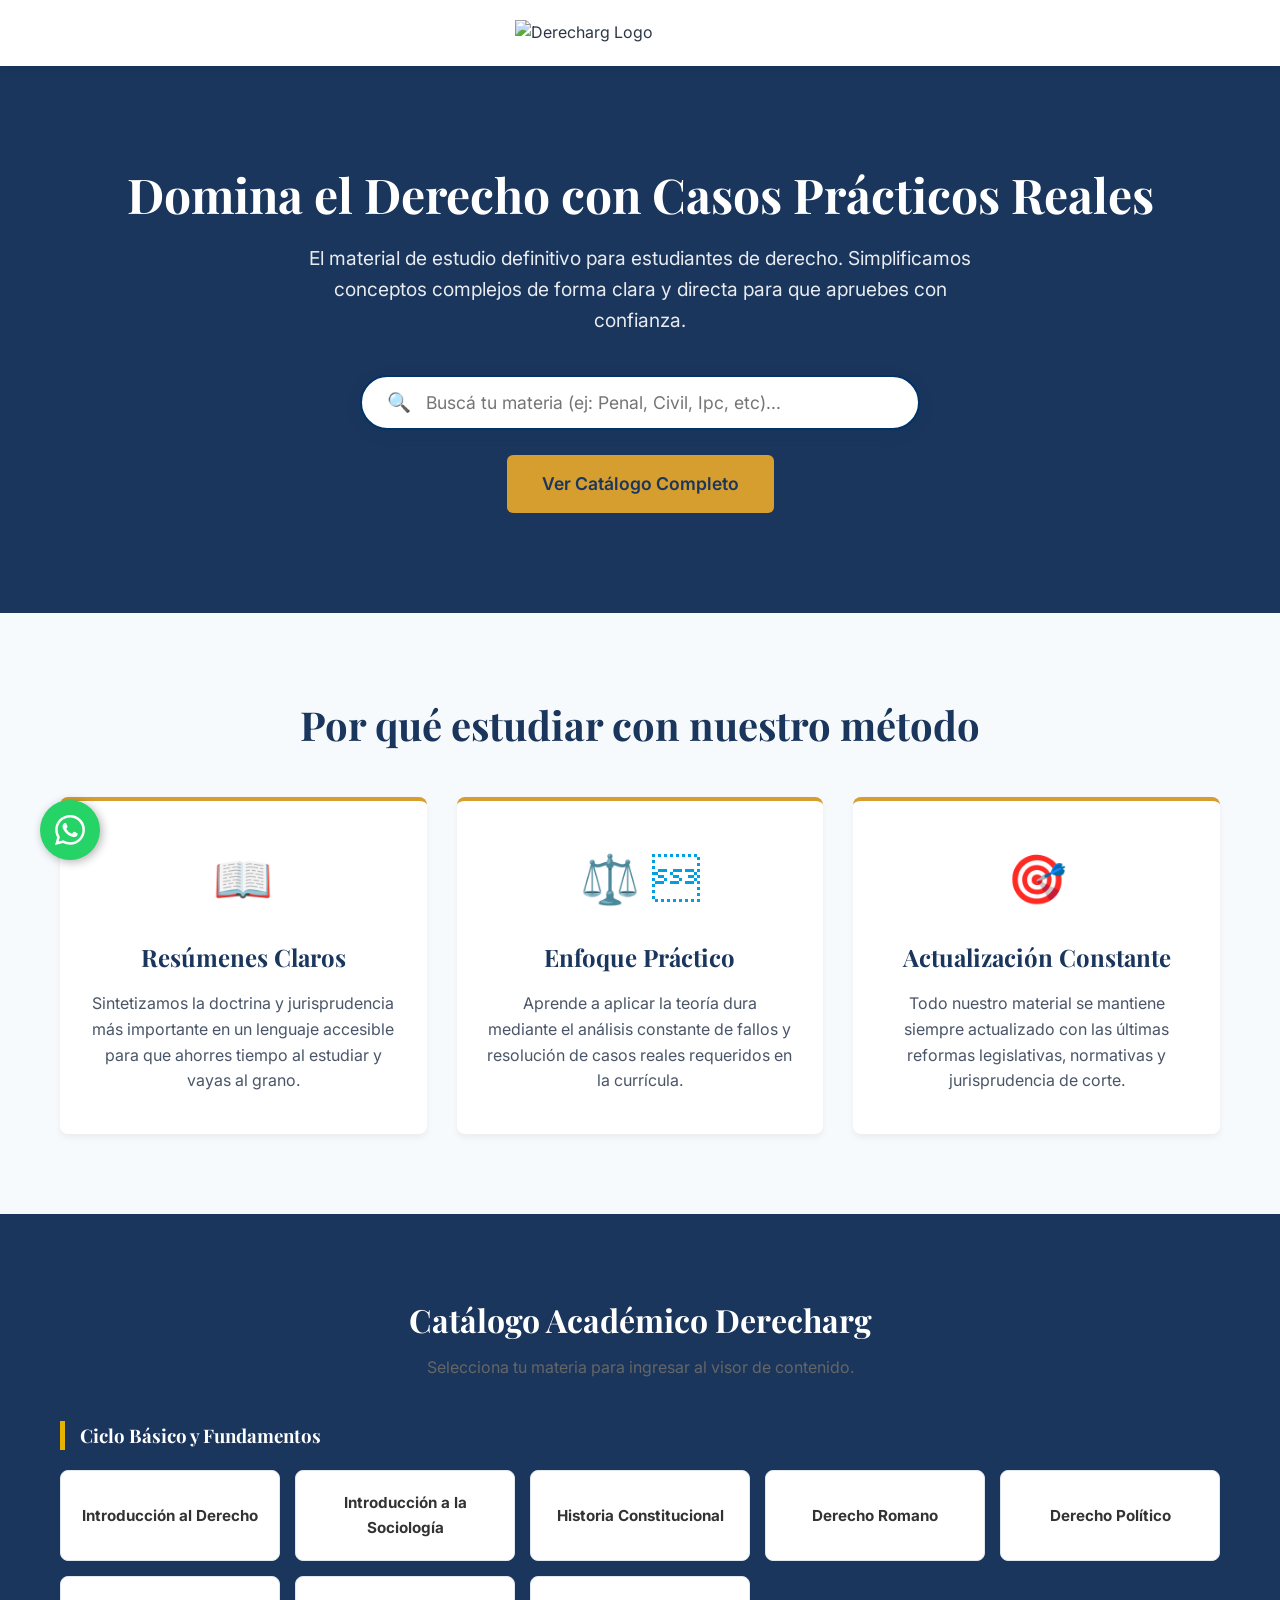
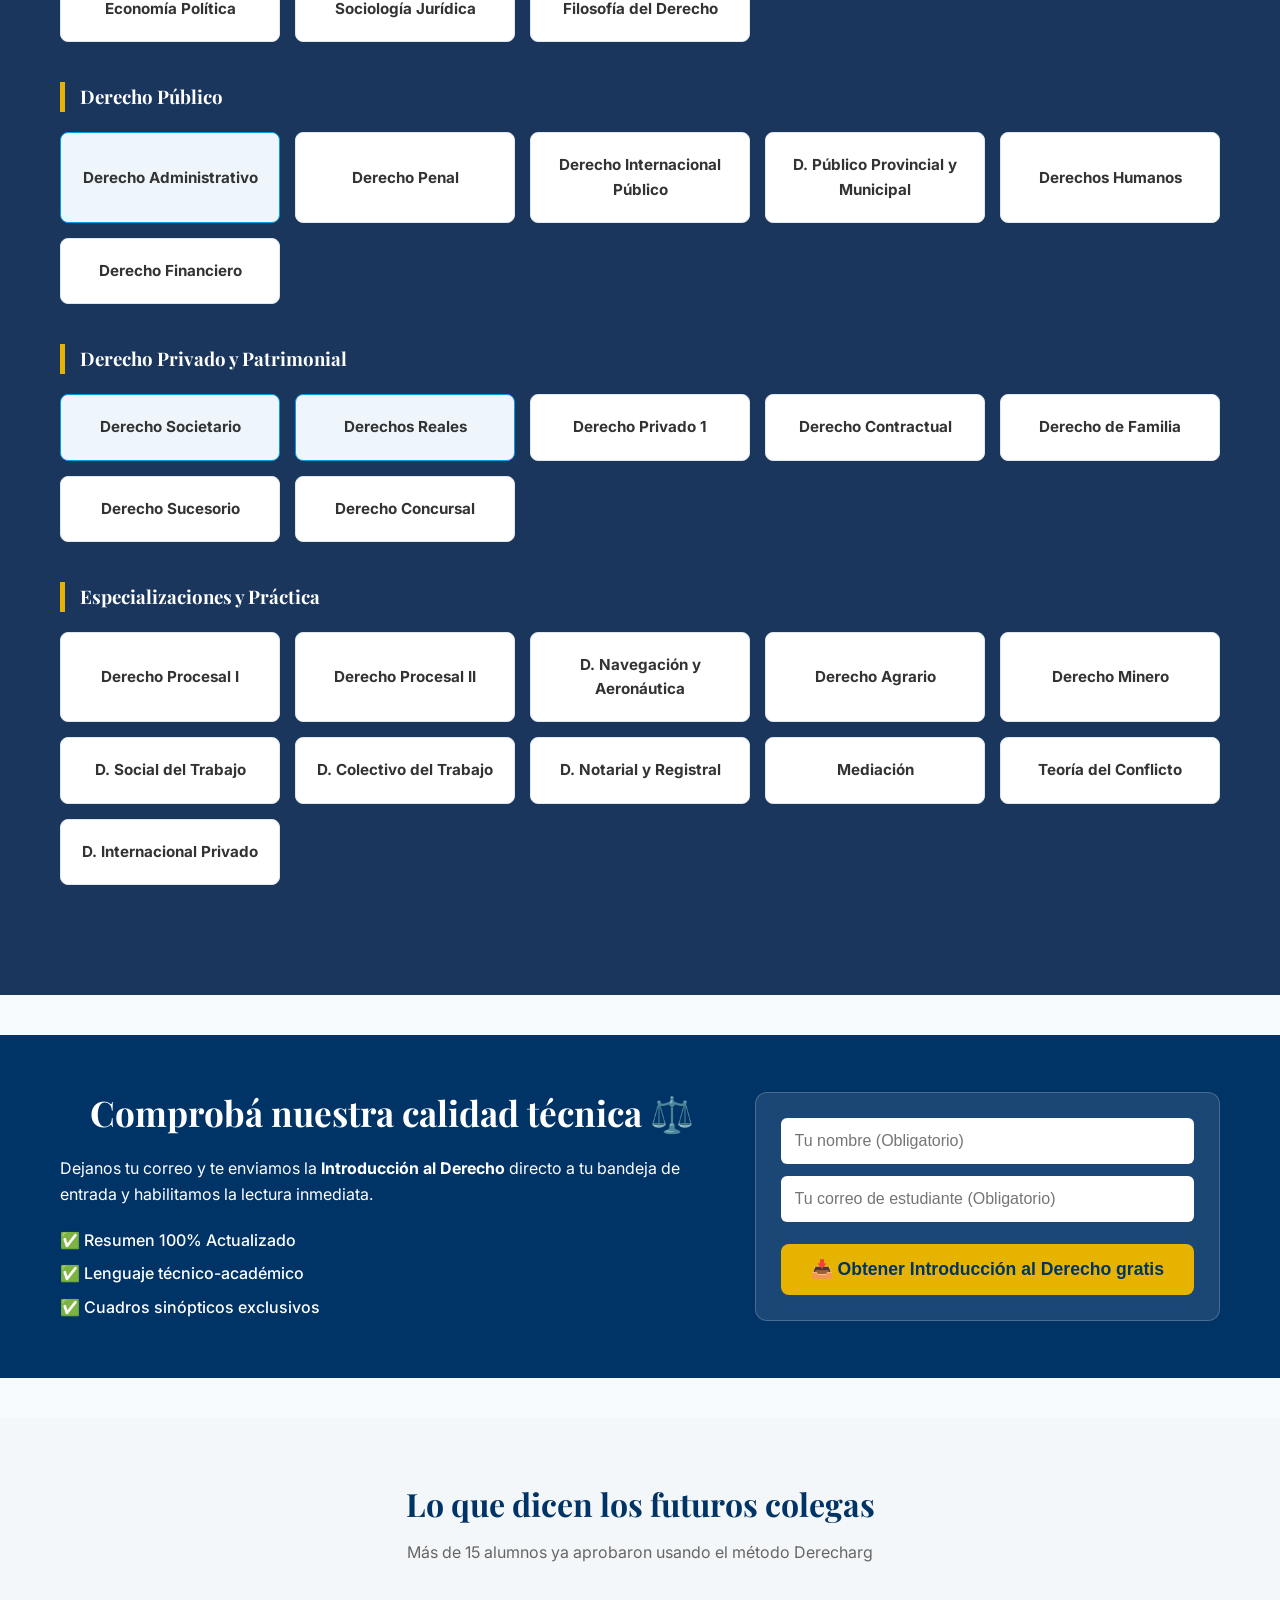
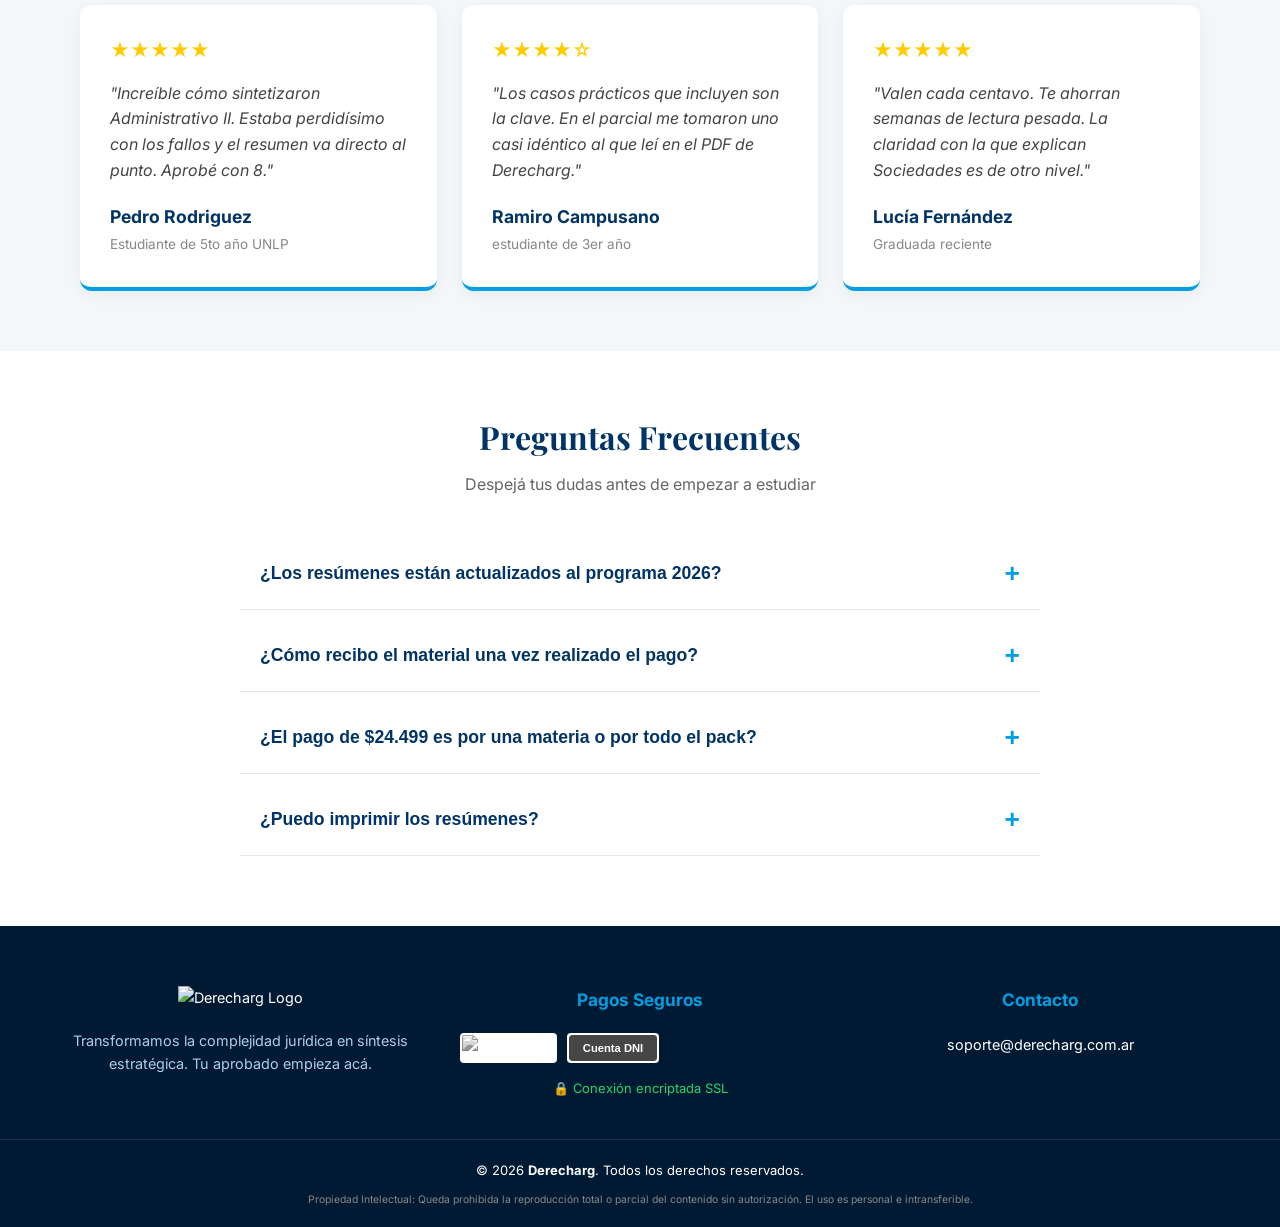
==== commit f04da3ea: "chore: remove all Lex AI Chatbot HTML, CSS, and JS components per user request" ====
--- a/index.html
+++ b/index.html
@@ -1116,118 +1116,6 @@
             });
         }
     </script>
-    <!-- Botón Flotante AI Chat -->
-    <div id="ai-chat-launcher" onclick="toggleAIChat()">
-        <span class="ai-icon">🤖</span>
-    </div>
-
-    <!-- Ventana AI Chat -->
-    <div id="ai-chat-window" class="chat-hidden">
-        <div class="chat-header">
-            <div class="ai-info">
-                <strong>Lex - Asistente Derecharg</strong>
-                <span>En línea para ayudarte</span>
-            </div>
-            <button onclick="toggleAIChat()" class="close-chat">&times;</button>
-        </div>
-        <div id="chat-messages" class="chat-messages">
-            <div class="msg bot">¡Hola! Soy Lex. Soy estudiante avanzado igual que vos. ¿En qué materia te puedo dar una
-                mano hoy?</div>
-        </div>
-        <div class="chat-input-area">
-            <input type="text" id="user-msg" placeholder="Escribí tu duda académica..."
-                onkeypress="if(event.key === 'Enter') enviarMensaje()">
-            <button onclick="enviarMensaje()">⚖️</button>
-        </div>
-    </div>
-
-    <script>
-        // Función para abrir/cerrar el chat
-        function toggleAIChat() {
-            const chatWindow = document.getElementById('ai-chat-window');
-            chatWindow.classList.toggle('chat-hidden');
-        }
-
-        // Función principal para enviar y procesar mensajes
-        function enviarMensaje() {
-            const input = document.getElementById('user-msg');
-            const container = document.getElementById('chat-messages');
-            const mensaje = input.value.trim().toLowerCase();
-
-            if (mensaje === "") return;
-
-            // 1. Mostrar mensaje del usuario
-            agregarBurbuja(input.value, 'user');
-            input.value = "";
-
-            // 2. Mostrar indicador de "Escribiendo..."
-            const typingIndicator = document.createElement('div');
-            typingIndicator.id = "typing-id";
-            typingIndicator.classList.add('typing');
-            typingIndicator.innerHTML = '<span></span><span></span><span></span>';
-            container.appendChild(typingIndicator);
-            container.scrollTop = container.scrollHeight;
-
-            // 3. Simular tiempo de respuesta humano (1.5 segundos)
-            setTimeout(() => {
-                // Quitar indicador de escritura
-                const indicator = document.getElementById('typing-id');
-                if (indicator) indicator.remove();
-
-                // Generar y mostrar respuesta de Lex
-                const respuesta = generarRespuestaIA(mensaje);
-                agregarBurbuja(respuesta, 'bot');
-                container.scrollTop = container.scrollHeight;
-            }, 1500);
-        }
-
-        // El "Cerebro" de Lex: Diccionario de respuestas inteligentes
-        function generarRespuestaIA(input) {
-            // Caso: Derecho Administrativo
-            if (input.includes("administrativo") || input.includes("acto")) {
-                return "El Derecho Administrativo es mi especialidad. ⚖️ Si estás con la Unidad 1, recordá que los elementos del Acto (Art. 7 Ley 19.549) son clave para el parcial. ¿Querés que te muestre el resumen completo?";
-            }
-
-            // Caso: Precios o Costo
-            if (input.includes("precio") || input.includes("cuanto cuesta") || input.includes("pagar") || input.includes("valor")) {
-                return "¡Hola! El pack completo de materias está en promo a **$24.499**. Podés pagar por Mercado Pago o Transferencia BAPRO (esta última suma puntos extra). ¿Te paso los datos?";
-            }
-
-            // Caso: Puntos
-            if (input.includes("puntos") || input.includes("bonificacion") || input.includes("puntos derecharg")) {
-                return "¡Exacto! Por cada compra sumás **Puntos de Mérito**. Al llegar a 200 puntos, desbloqueás una materia premium de regalo. ¡Logueate arriba para ver tus puntos actuales!";
-            }
-
-            // Caso: Otras materias
-            if (input.includes("societario") || input.includes("reales") || input.includes("penal")) {
-                return "¡Excelente materia! Tenemos resúmenes actualizados al 2026 para esa cátedra. Están diseñados para que no tengas que leer los manuales infinitos. ¿Querés ver una muestra gratis?";
-            }
-
-            // Caso: Saludo o genérico
-            if (input.includes("hola") || input.includes("buen") || input.includes("quien sos")) {
-                return "¡Hola! Soy Lex, tu tutor digital en **Derecharg**. Estoy acá para ayudarte a filtrar el ruido y que apruebes las materias más pesadas de la carrera. ¿Qué estás cursando?";
-            }
-
-            // Respuesta por defecto
-            return "Interesante pregunta... Como estudiante de derecho, te diría que la clave está en la síntesis. 📚 No estoy seguro de entenderte bien, pero si buscás un resumen específico, fijate en nuestra sección de 'Especialidades'.";
-        }
-
-        // Función auxiliar para crear las burbujas de chat
-        function agregarBurbuja(texto, remitente) {
-            const container = document.getElementById('chat-messages');
-            const div = document.createElement('div');
-            div.classList.add('msg', remitente);
-            div.innerText = texto;
-            container.appendChild(div);
-        }
-
-        // Permitir enviar con la tecla Enter
-        document.getElementById('user-msg')?.addEventListener('keypress', function (e) {
-            if (e.key === 'Enter') {
-                enviarMensaje();
-            }
-        });
-    </script>
 </body>
 
 </html>
--- a/style.css
+++ b/style.css
@@ -1322,187 +1322,4 @@
 /* Ocultar materias y categorías cuando no coinciden con la búsqueda */
 .oculto {
     display: none !important;
-}
-
-/* --- AI CHATBOT (LEX) --- */
-#ai-chat-launcher {
-    position: fixed;
-    bottom: 110px;
-    /* Arriba del botón de WhatsApp */
-    right: 40px;
-    width: 60px;
-    height: 60px;
-    background: #003366;
-    border-radius: 50%;
-    display: flex;
-    align-items: center;
-    justify-content: center;
-    cursor: pointer;
-    box-shadow: 0 4px 15px rgba(0, 0, 0, 0.2);
-    z-index: 1000;
-    font-size: 25px;
-}
-
-#ai-chat-window {
-    position: fixed;
-    bottom: 180px;
-    right: 40px;
-    width: 350px;
-    height: 450px;
-    background: white;
-    border-radius: 15px;
-    box-shadow: 0 10px 30px rgba(0, 0, 0, 0.15);
-    display: flex;
-    flex-direction: column;
-    z-index: 1000;
-    transition: all 0.3s ease;
-}
-
-.chat-hidden {
-    display: none !important;
-    opacity: 0;
-    transform: translateY(20px);
-}
-
-.chat-header {
-    background: #003366;
-    color: white;
-    padding: 15px;
-    border-radius: 15px 15px 0 0;
-    display: flex;
-    justify-content: space-between;
-}
-
-.ai-info {
-    display: flex;
-    flex-direction: column;
-}
-
-.ai-info span {
-    font-size: 0.8em;
-    opacity: 0.8;
-}
-
-.close-chat {
-    background: none;
-    border: none;
-    color: white;
-    font-size: 24px;
-    cursor: pointer;
-}
-
-.chat-messages {
-    flex: 1;
-    padding: 15px;
-    overflow-y: auto;
-    background: #f8f9fa;
-}
-
-.msg {
-    margin-bottom: 10px;
-    padding: 10px;
-    border-radius: 10px;
-    font-size: 0.9em;
-    max-width: 80%;
-}
-
-.bot {
-    background: #eef2f7;
-    color: #333;
-    align-self: flex-start;
-}
-
-.user {
-    background: #009EE3;
-    color: white;
-    align-self: flex-end;
-    margin-left: auto;
-}
-
-.chat-input-area {
-    padding: 10px;
-    display: flex;
-    border-top: 1px solid #eee;
-}
-
-.chat-input-area input {
-    flex: 1;
-    border: none;
-    padding: 10px;
-    outline: none;
-}
-
-.chat-input-area button {
-    background: linear-gradient(135deg, #003366 0%, #001f3f 100%);
-    color: white;
-    border: none;
-    border-radius: 50%;
-    width: 45px;
-    height: 45px;
-    display: flex;
-    align-items: center;
-    justify-content: center;
-    cursor: pointer;
-    font-size: 1.1rem;
-    transition: transform 0.2s, background 0.2s;
-}
-
-.chat-input-area button:hover {
-    transform: scale(1.05);
-}
-
-@media (max-width: 480px) {
-    #ai-chat-window {
-        right: 15px;
-        left: 15px;
-        width: auto;
-        bottom: 95px;
-    }
-
-    #ai-chat-launcher {
-        right: 15px;
-        bottom: 15px;
-    }
-}
-
-/* Burbuja de "Escribiendo..." */
-.typing {
-    display: flex;
-    align-items: center;
-    gap: 4px;
-    background: #eef2f7;
-    padding: 12px;
-    border-radius: 10px;
-    width: fit-content;
-    margin-bottom: 10px;
-}
-
-.typing span {
-    width: 6px;
-    height: 6px;
-    background: #003366;
-    border-radius: 50%;
-    display: inline-block;
-    animation: bounce 1.3s infinite ease-in-out;
-}
-
-.typing span:nth-child(2) {
-    animation-delay: 0.2s;
-}
-
-.typing span:nth-child(3) {
-    animation-delay: 0.4s;
-}
-
-@keyframes bounce {
-
-    0%,
-    80%,
-    100% {
-        transform: scale(0);
-    }
-
-    40% {
-        transform: scale(1);
-    }
 }
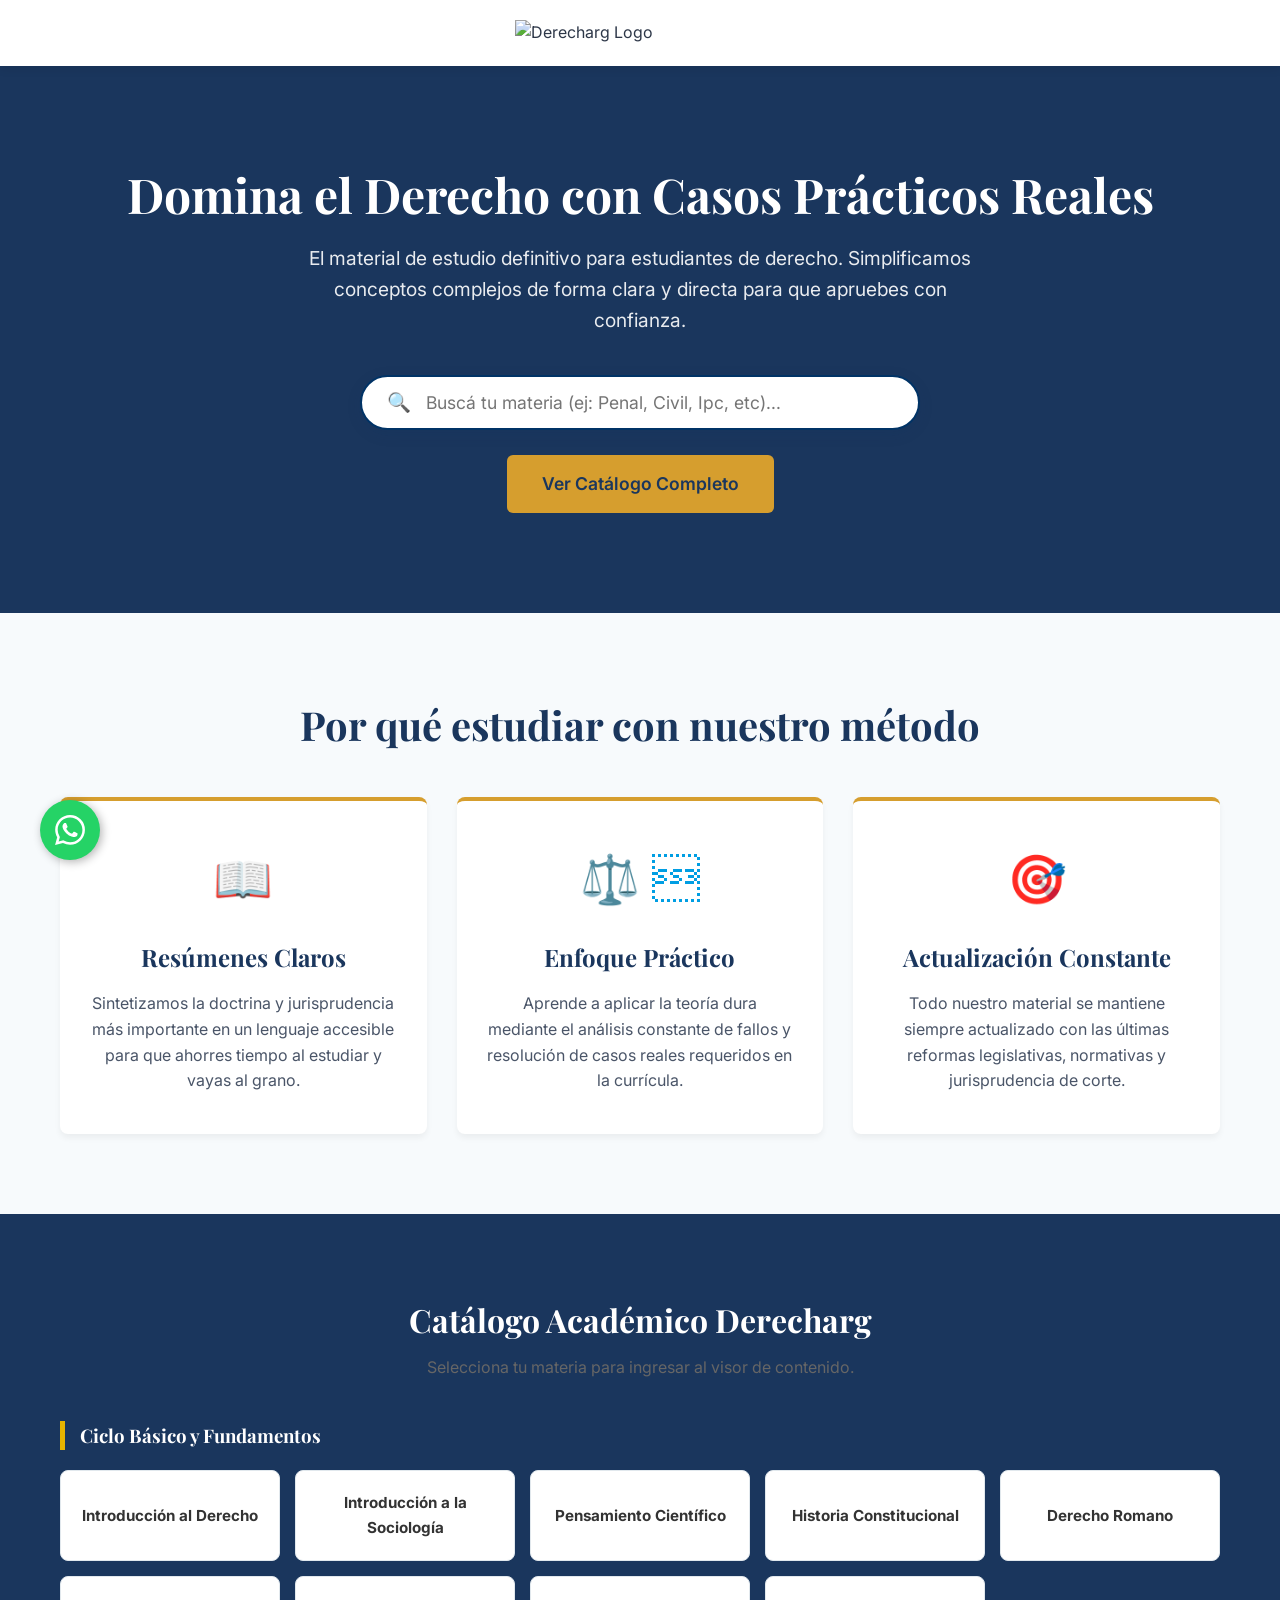
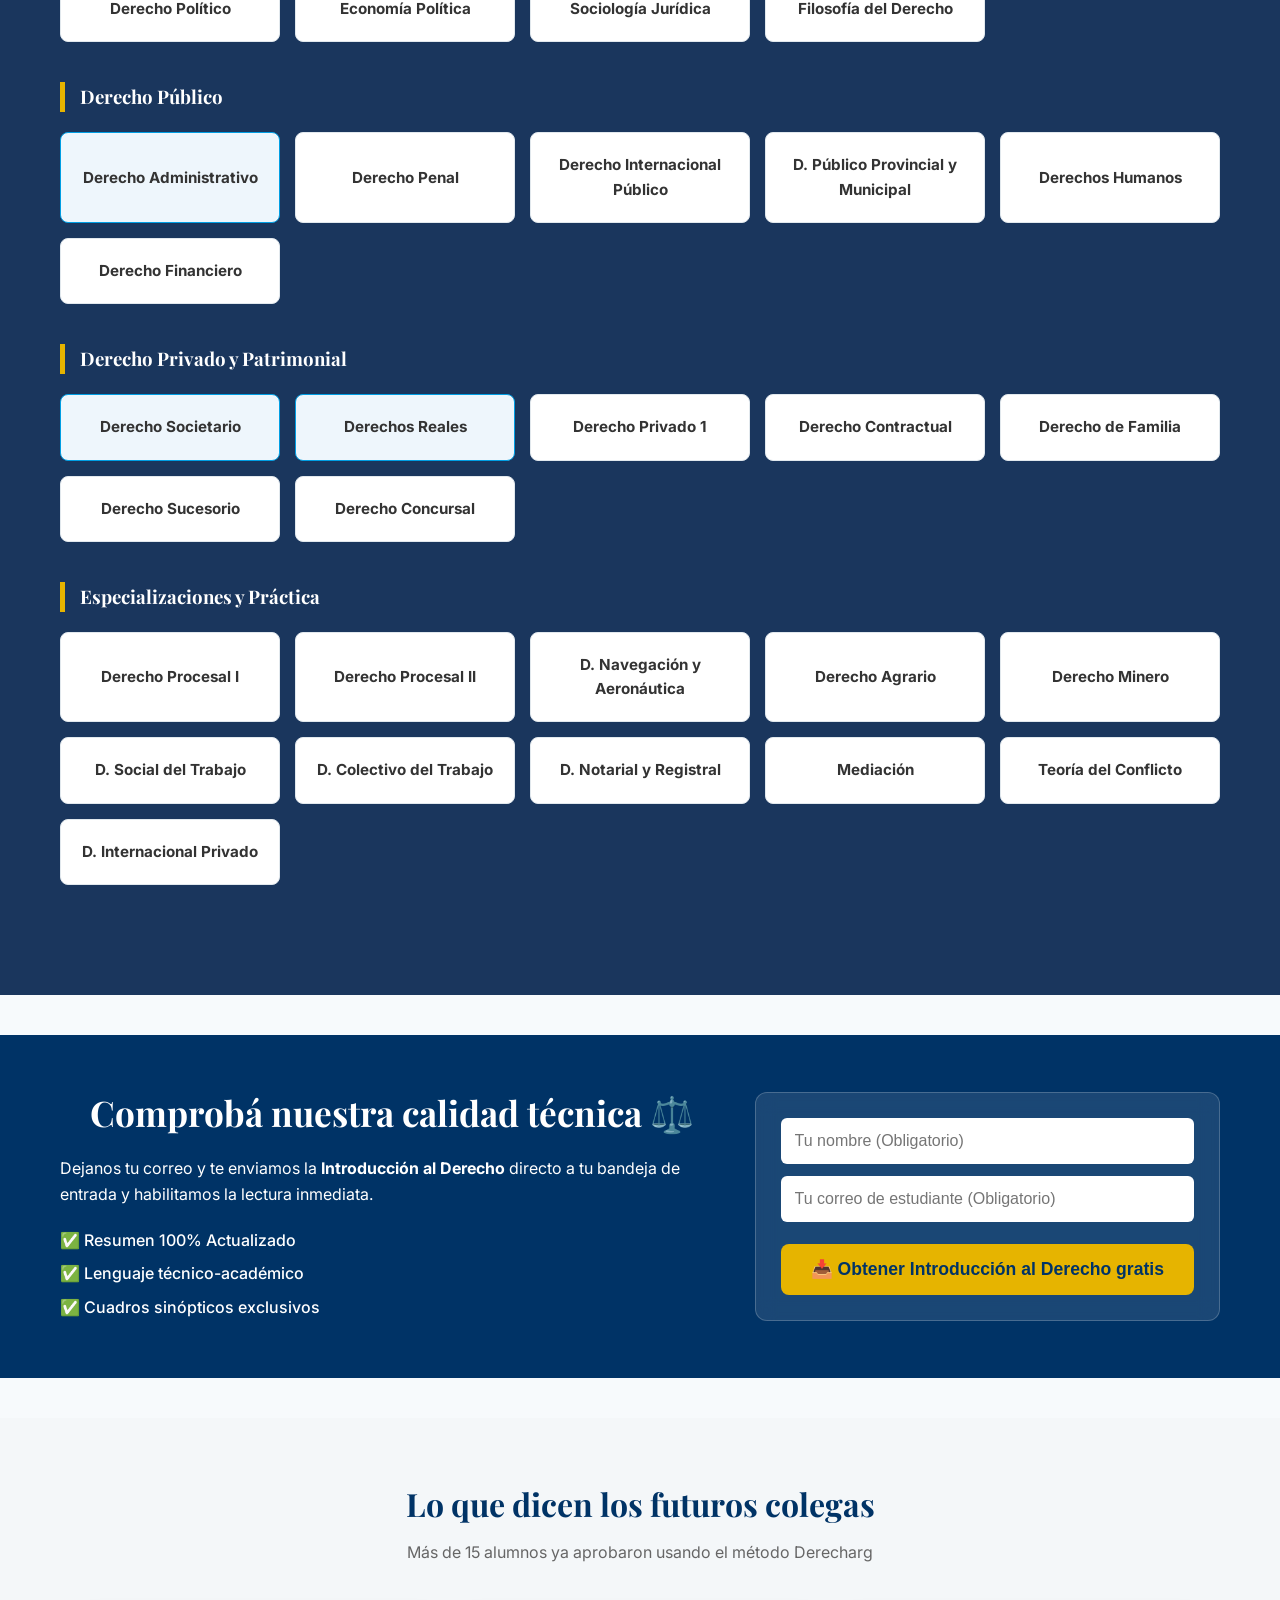
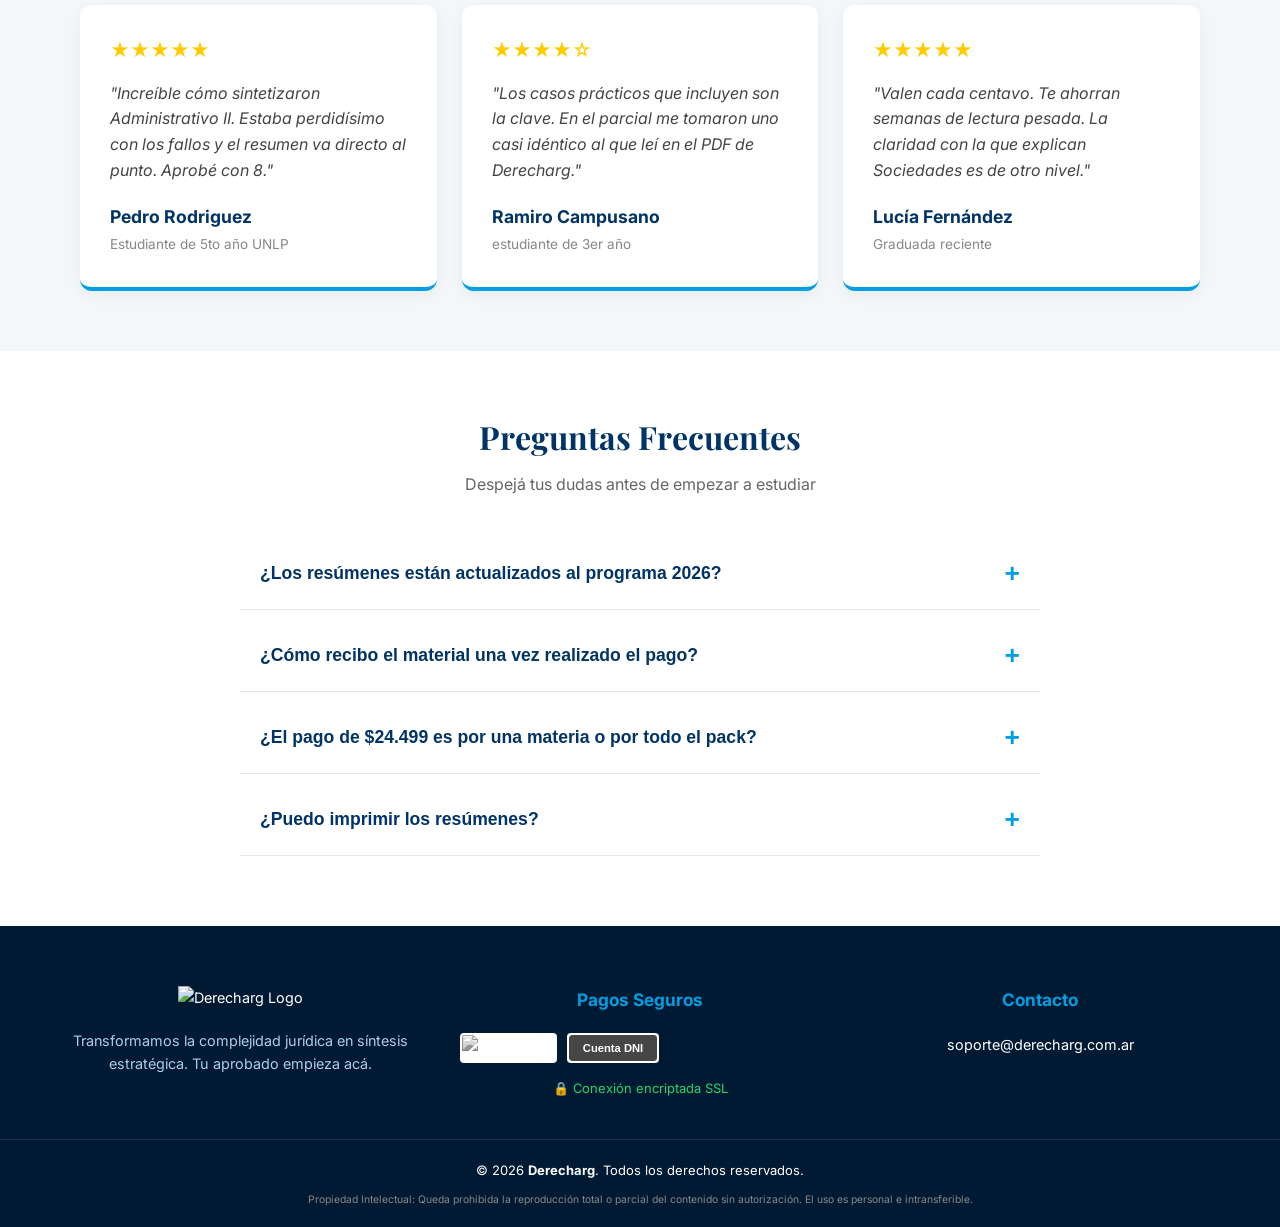
==== commit e22c5fd3: "content: add Pensamiento Cientifico card to CBC section with linked Google Drive PDF" ====
--- a/index.html
+++ b/index.html
@@ -156,8 +156,13 @@
                     onclick="abrirVisorEstudio('Introducción al Derecho', '1BrXUDjKw05-pWLOIGJdmb3eGBgxX8hy4', '')">
                     <h3>Introducción al Derecho</h3>
                 </div>
-                <div class="card-materia" onclick="abrirVisorEstudio('Introducción a la Sociología', '', '')">
+                <div class="card-materia"
+                    onclick="abrirVisorEstudio('Introducción a la Sociología', '1KQ9WTh1W_fIsLUDBkwTvpP64oSYP5pNm', '')">
                     <h3>Introducción a la Sociología</h3>
+                </div>
+                <div class="card-materia"
+                    onclick="abrirVisorEstudio('Pensamiento Científico', '1VE18lELsCSRmogbz_6YPUDbhGpaRh1-_', '')">
+                    <h3>Pensamiento Científico</h3>
                 </div>
                 <div class="card-materia"
                     onclick="abrirVisorEstudio('Historia Constitucional', '1Xd0J_ELdzzdv5sJmJjy4i8Ia996eKhmh', '')">
